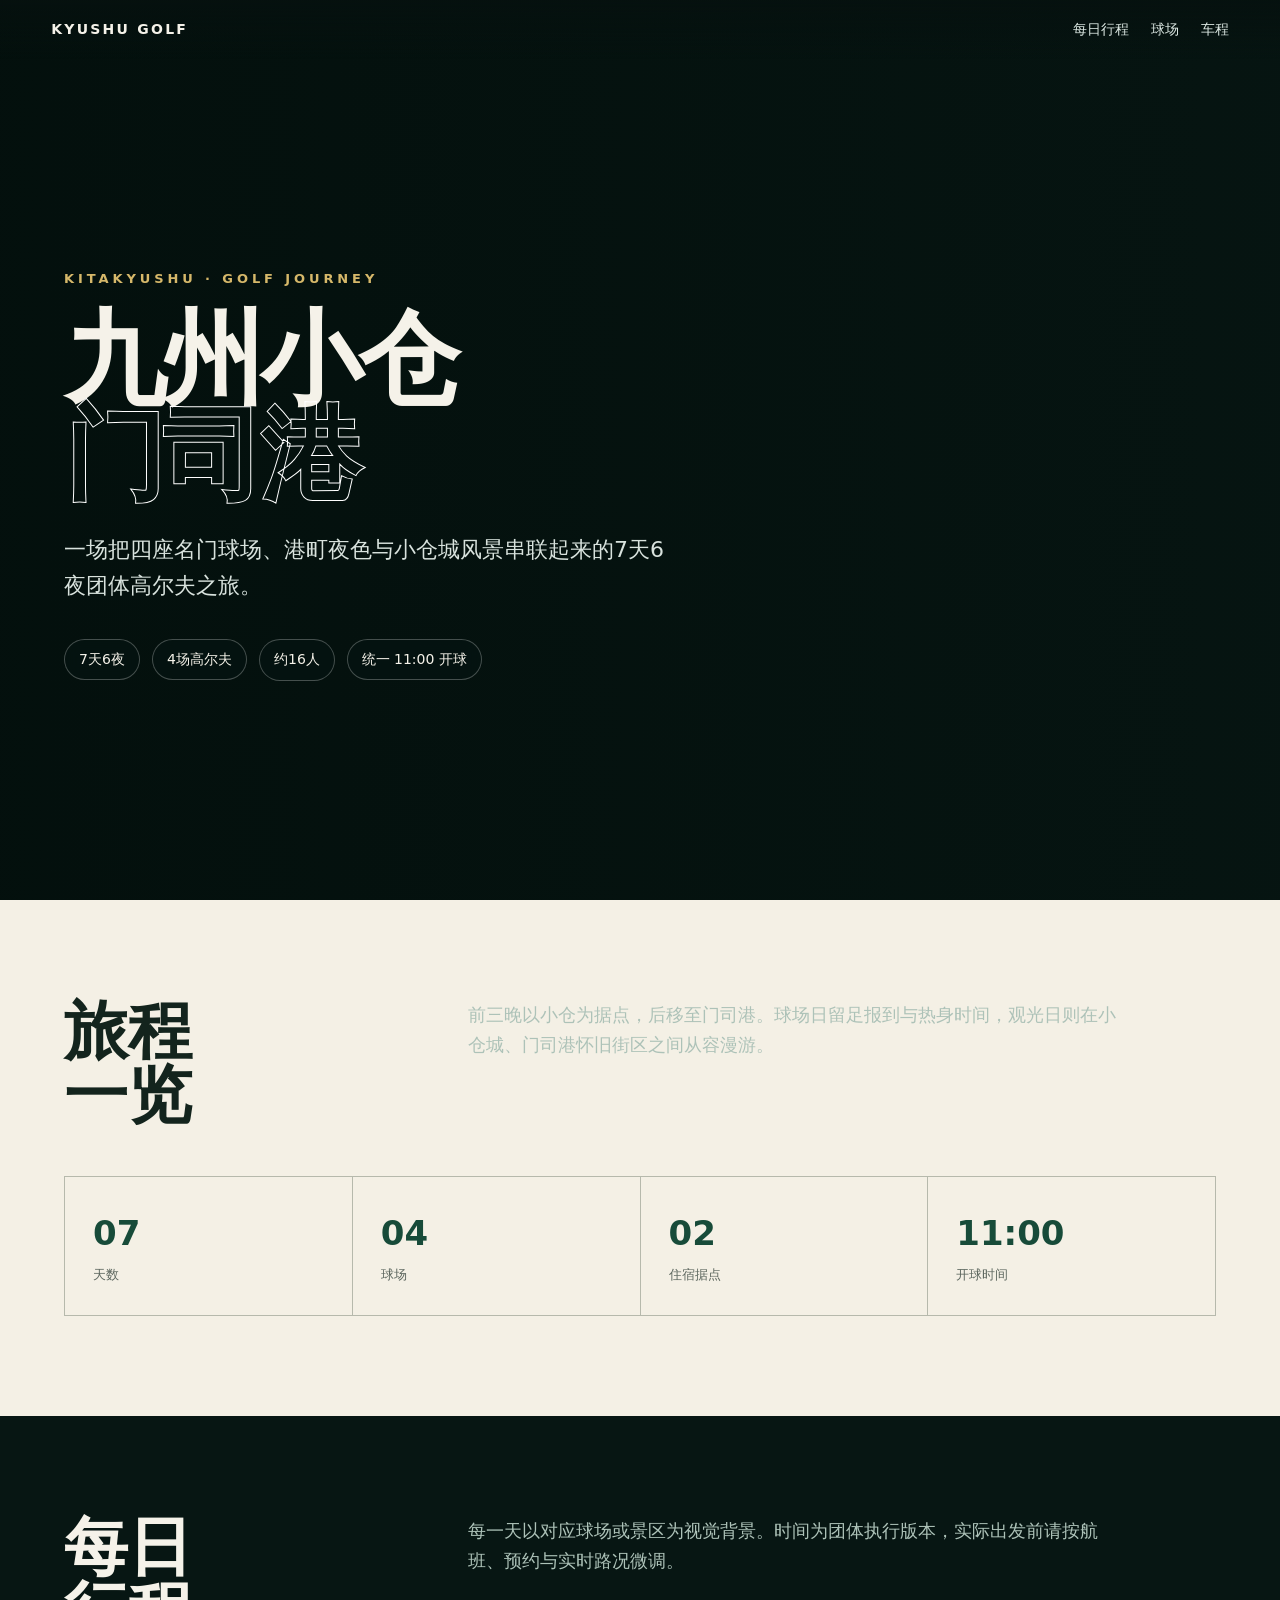
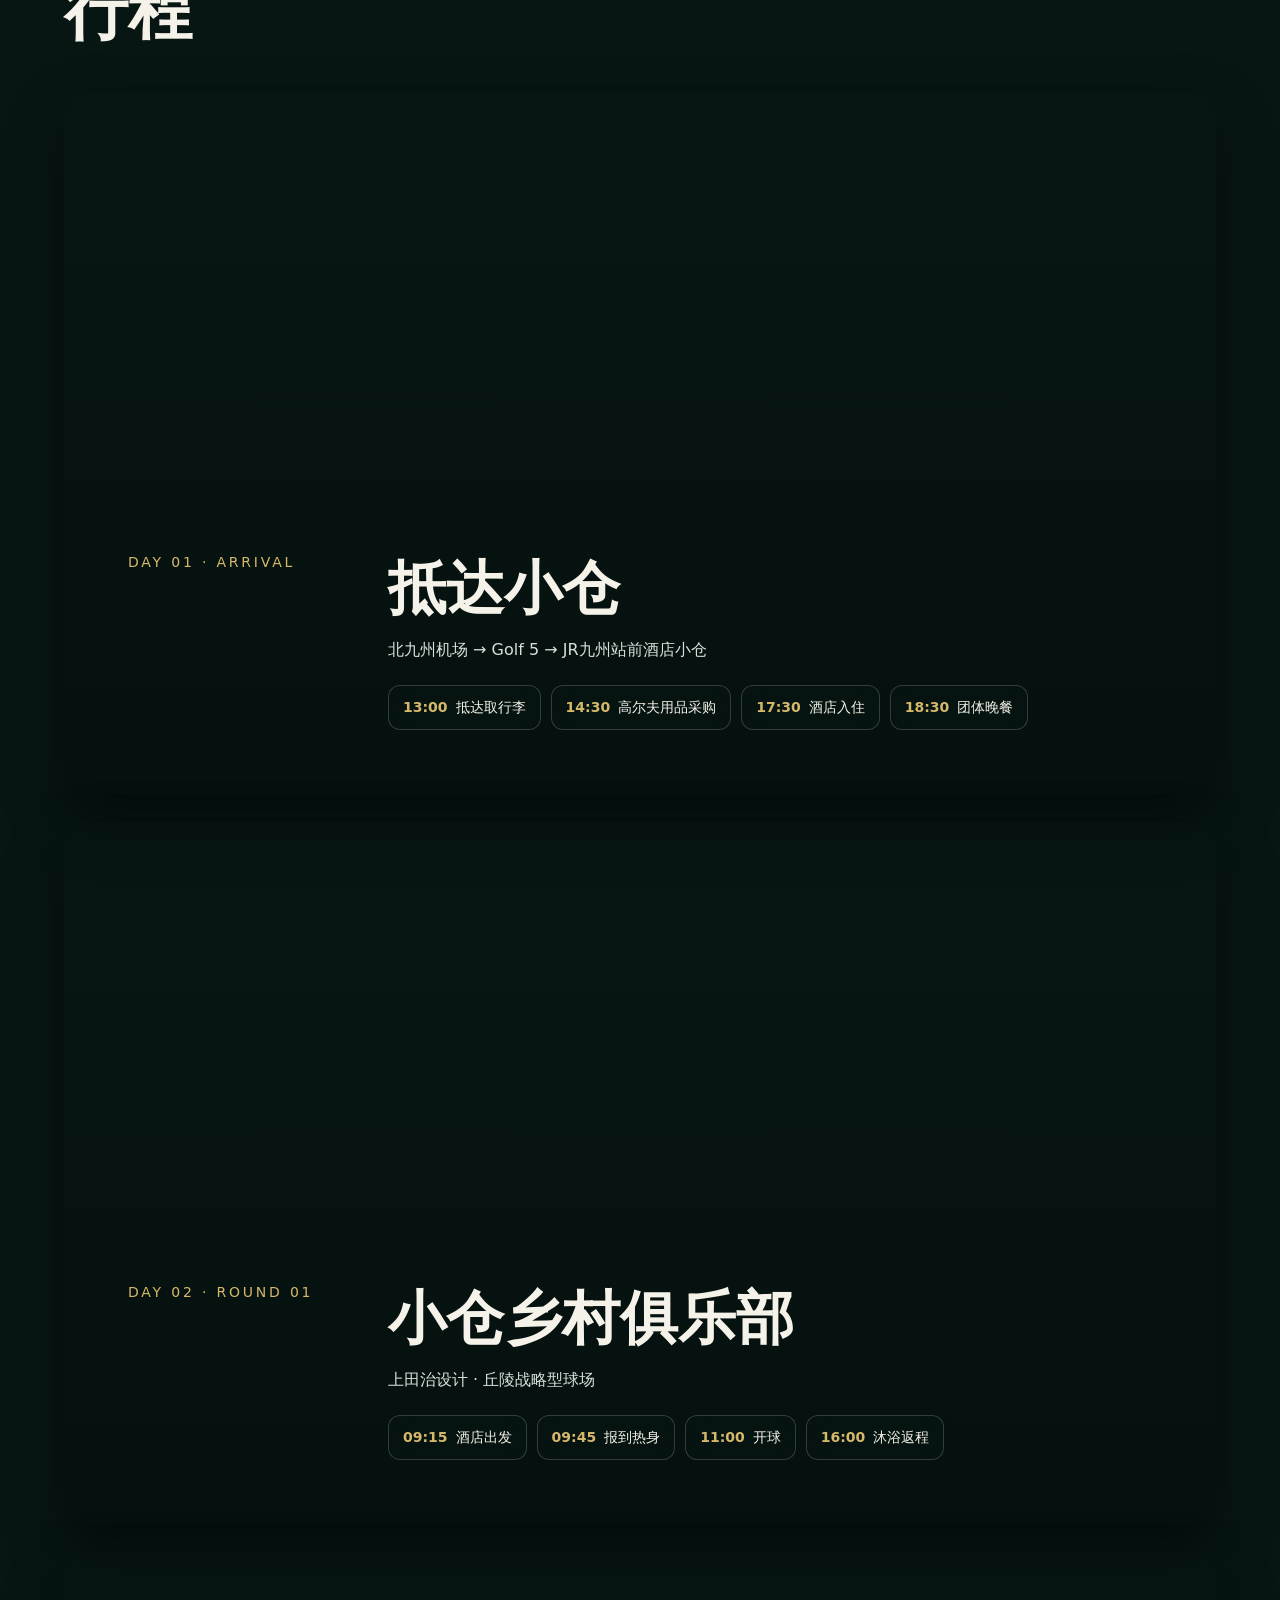
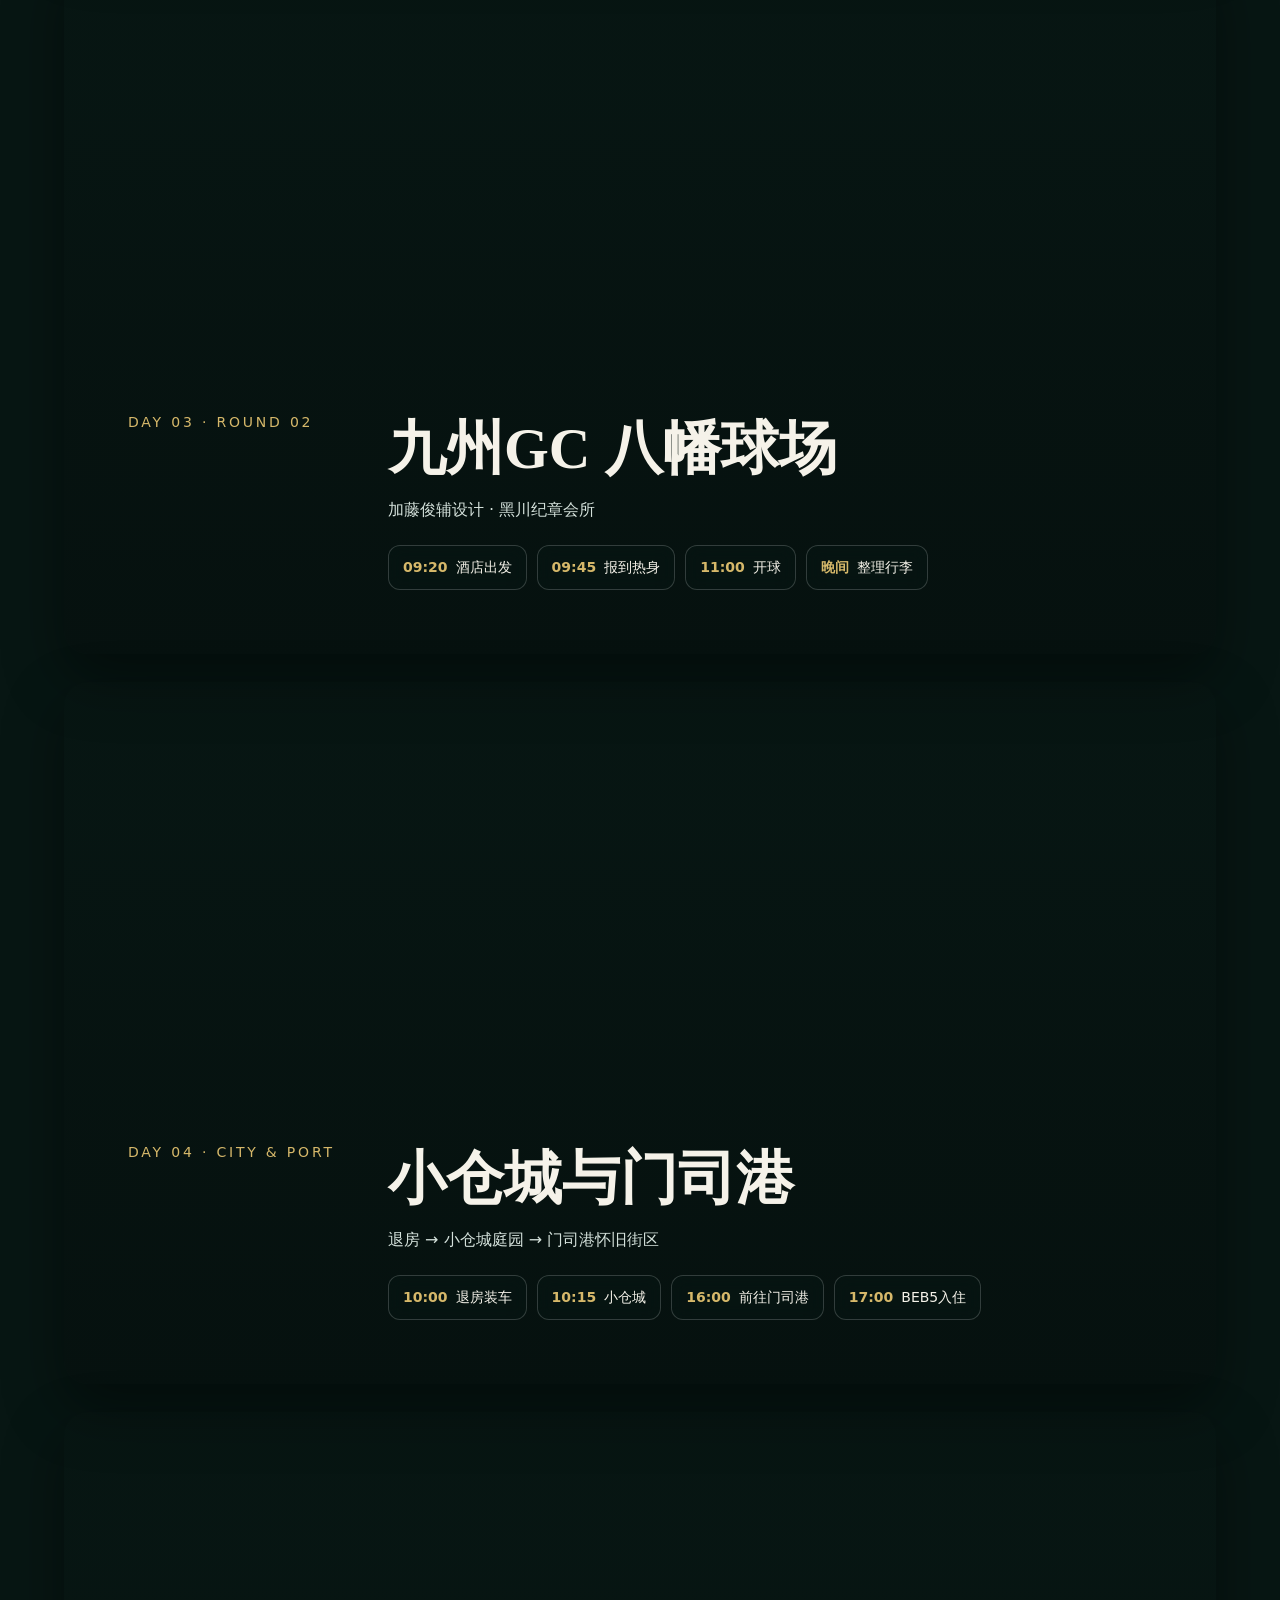
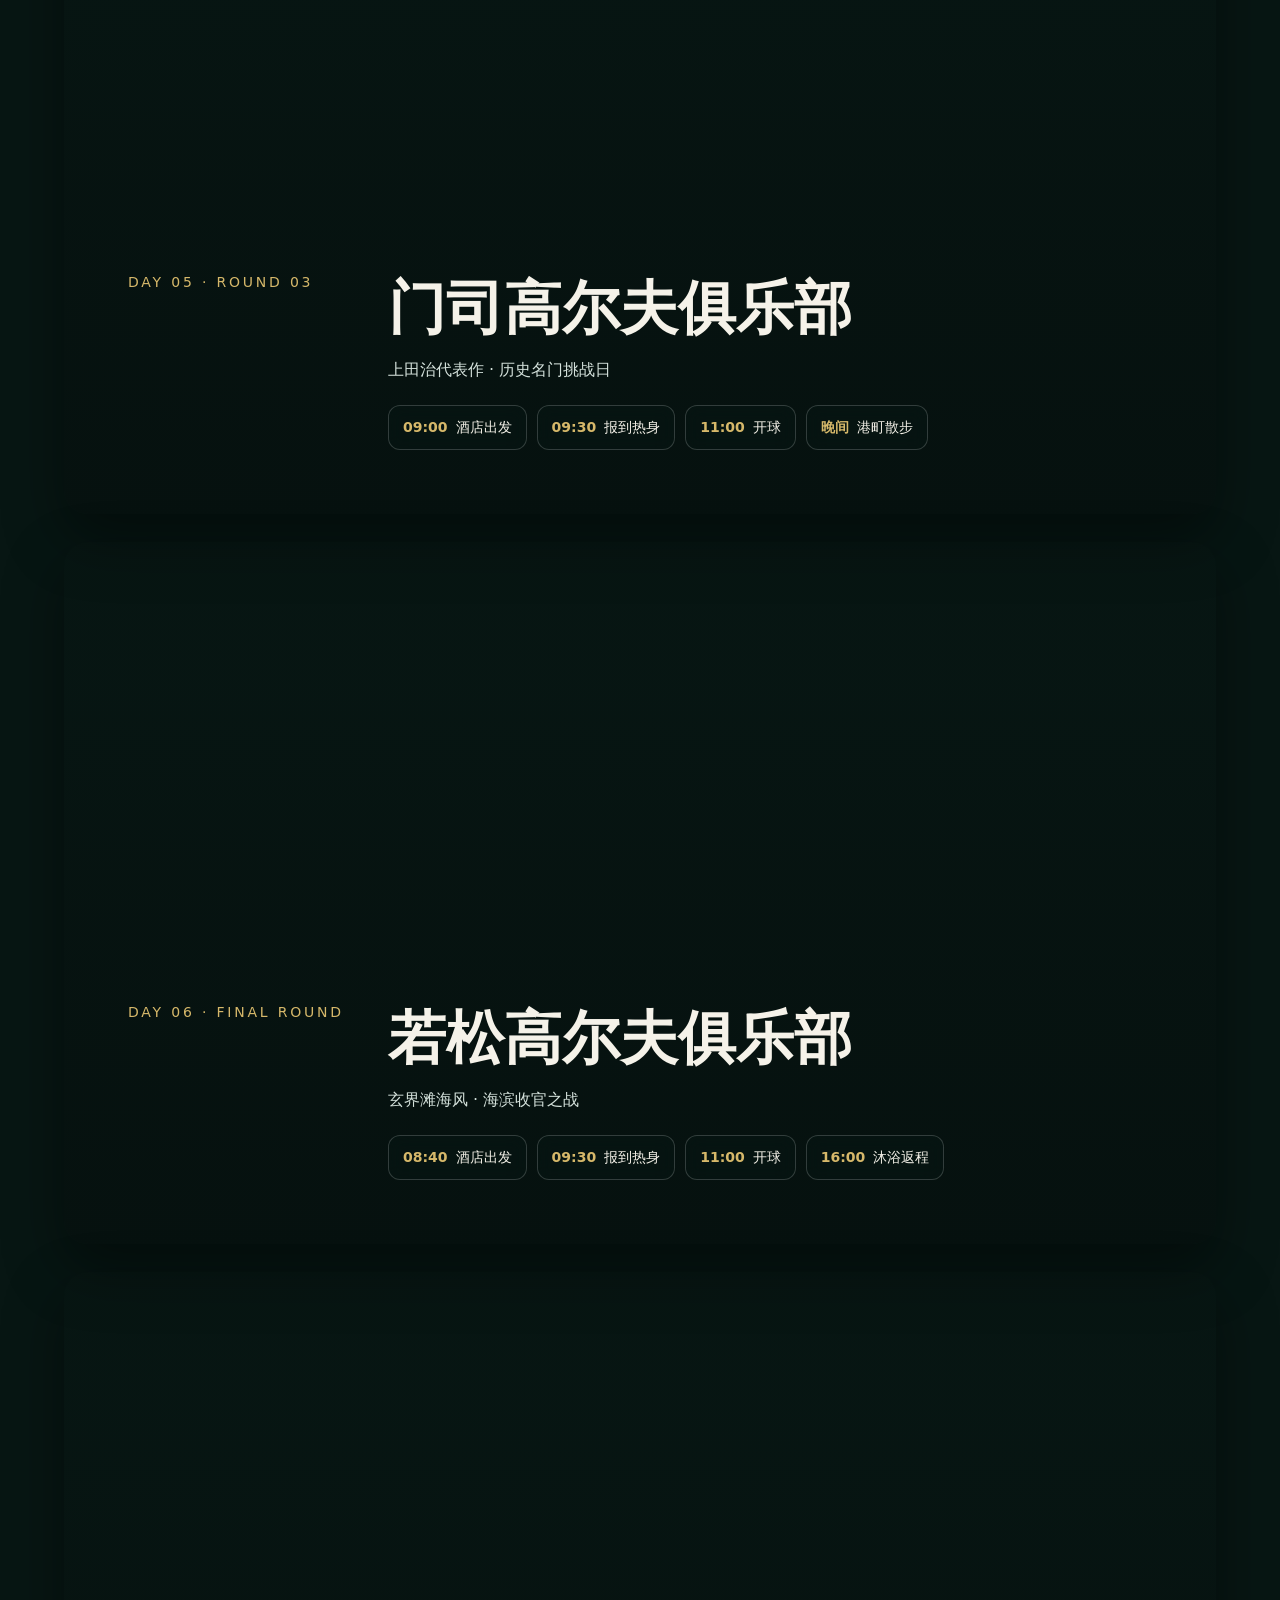
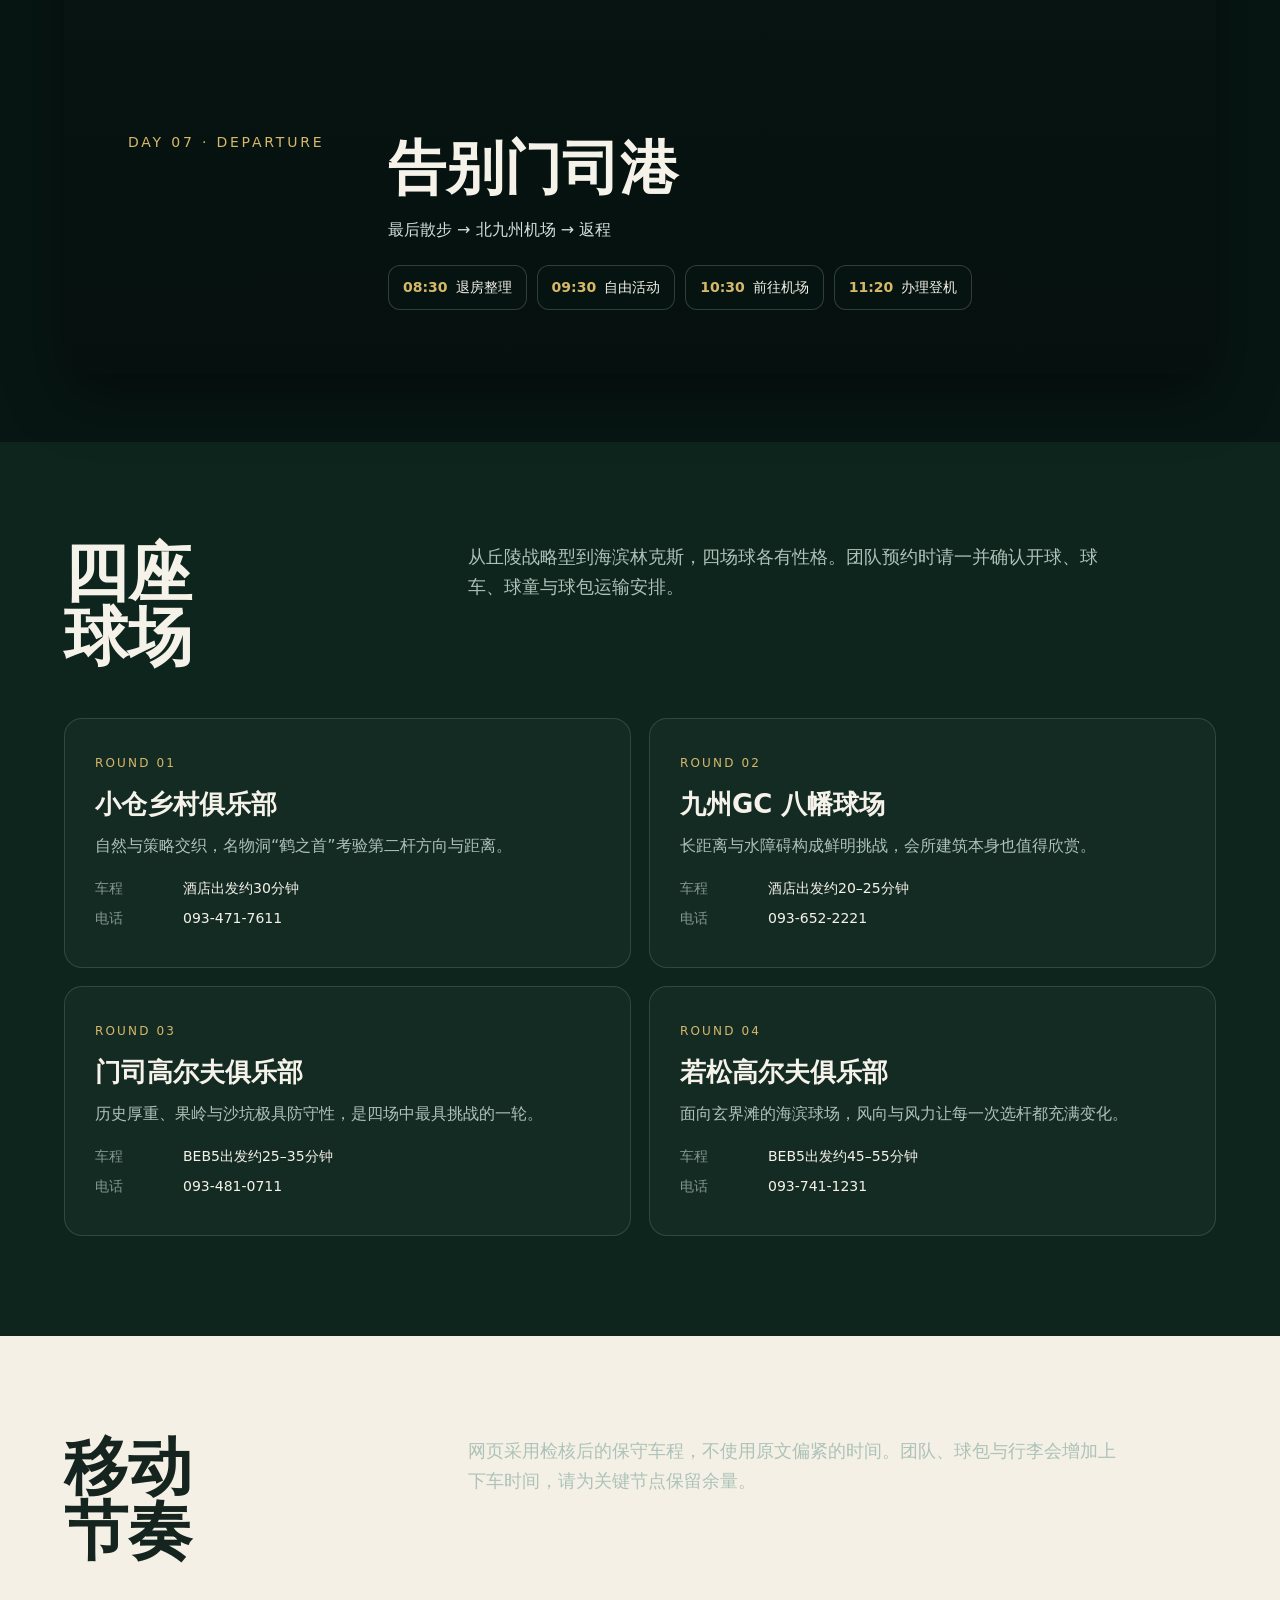
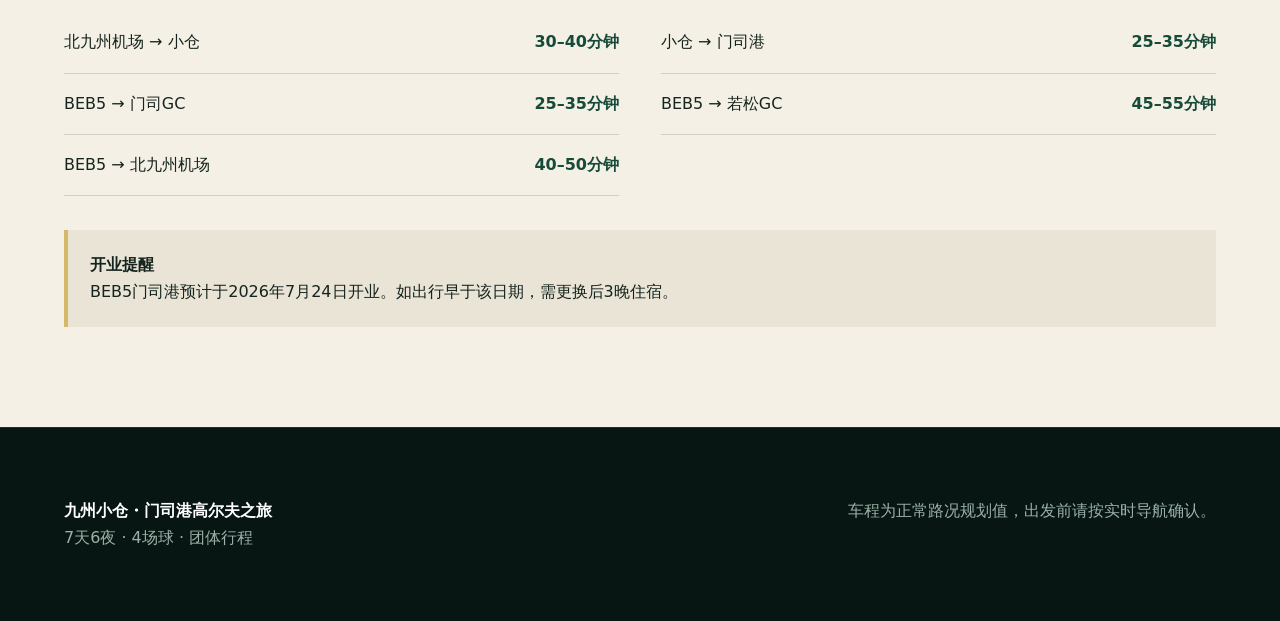
==== site.html @ a5ea38ef "Build Kyushu golf itinerary site" ====
<!doctype html>
<html lang="zh-Hans">
<head>
  <meta charset="utf-8" />
  <meta name="viewport" content="width=device-width,initial-scale=1" />
  <meta name="description" content="日本九州小仓・门司港7天6夜4场高尔夫团体行程" />
  <meta property="og:title" content="九州小仓・门司港高尔夫之旅" />
  <meta property="og:description" content="7天6夜・4场高尔夫团体行程" />
  <meta property="og:type" content="website" />
  <meta property="og:image" content="/og.png" />
  <meta name="twitter:card" content="summary_large_image" />
  <title>九州小仓・门司港高尔夫之旅</title>
  <style>
    :root{--ink:#f5f2e9;--paper:#f4f0e5;--night:#071613;--green:#174b39;--gold:#d6b86a;--muted:#adc2b8;--max:1180px}
    *{box-sizing:border-box}html{scroll-behavior:smooth}body{margin:0;background:var(--night);color:var(--ink);font-family:"Noto Sans SC","Microsoft YaHei",system-ui,sans-serif;line-height:1.65}a{color:inherit}.serif{font-family:"Noto Serif SC","Songti SC",serif}
    .nav{position:fixed;inset:0 0 auto;z-index:20;padding:18px 4vw;display:flex;justify-content:space-between;align-items:center;background:linear-gradient(#06110fe6,transparent)}.brand{font-weight:800;letter-spacing:.16em}.nav a{text-decoration:none;font-size:14px}.nav-links{display:flex;gap:22px;color:#dbe7e2}
    .hero{min-height:100svh;display:grid;align-items:end;padding:120px 5vw 8vh;position:relative;background-image:linear-gradient(90deg,rgba(3,15,12,.88),rgba(3,15,12,.25)),linear-gradient(0deg,#071613 0%,transparent 50%),url('https://www.kitakyushu-museum.jp/resources/images/i5240ec27d4419.JPG');background-size:cover;background-position:center}.hero-inner{max-width:var(--max);width:100%;margin:auto}.eyebrow{color:var(--gold);font-size:13px;letter-spacing:.3em;text-transform:uppercase;font-weight:800}.hero h1{font-size:clamp(46px,8vw,108px);line-height:.94;margin:22px 0 28px;max-width:900px;letter-spacing:-.04em}.hero h1 span{display:block;color:transparent;-webkit-text-stroke:1px #fff}.lede{max-width:620px;font-size:clamp(17px,2vw,22px);color:#d8e2dd}.hero-meta{display:flex;flex-wrap:wrap;gap:12px;margin-top:34px}.pill{border:1px solid #ffffff42;border-radius:99px;padding:8px 14px;background:#07161388;backdrop-filter:blur(8px);font-size:14px}
    section{padding:100px 5vw}.wrap{max-width:var(--max);margin:auto}.section-head{display:grid;grid-template-columns:1fr 2fr;gap:30px;margin-bottom:48px}.section-head h2{font-size:clamp(34px,5vw,64px);line-height:1;margin:0}.section-head p{color:var(--muted);max-width:660px;margin:0;font-size:18px}.facts{background:var(--paper);color:#13241d}.fact-grid{display:grid;grid-template-columns:repeat(4,1fr);gap:1px;background:#b6b9ac;border:1px solid #b6b9ac}.fact{background:var(--paper);padding:28px}.fact b{display:block;font-size:34px;color:var(--green)}.fact span{font-size:13px;color:#5d675f}
    .days{padding-bottom:40px}.day{min-height:78vh;margin:0 auto 28px;max-width:var(--max);border-radius:24px;overflow:hidden;position:relative;display:flex;align-items:flex-end;background-size:cover;background-position:center;isolation:isolate;box-shadow:0 24px 60px #0006}.day:after{content:"";position:absolute;inset:0;background:linear-gradient(0deg,#06110ff7 0%,#06110f99 45%,#06110f22 80%);z-index:-1}.day-content{padding:clamp(28px,5vw,64px);width:100%;display:grid;grid-template-columns:220px 1fr;gap:40px}.day-no{color:var(--gold);font-size:14px;letter-spacing:.2em}.day h3{font-size:clamp(30px,4.5vw,58px);line-height:1.05;margin:8px 0 18px}.route{color:#d4e1db;margin:0 0 22px}.timeline{display:flex;flex-wrap:wrap;gap:10px}.stop{border:1px solid #ffffff2e;background:#071613a6;backdrop-filter:blur(8px);padding:10px 14px;border-radius:12px;font-size:14px}.stop strong{color:var(--gold);margin-right:8px}.d1{background-image:url('https://enjoy-kyushu.com/wp-content/uploads/2024/03/%E5%B0%8F%E5%80%89%E5%9F%8E04-1440x720.jpg')}.d2{background-image:url('https://kokura-cc.com/wordpress/wp-content/uploads/out_01_1.png')}.d3{background-image:url('https://kg-yahata.com/wp-content/themes/kg-yahata-yahata/images/home/club3.webp')}.d4{background-image:url('https://www.kitakyushu-museum.jp/resources/images/i5240ec27d4419.JPG')}.d5{background-image:url('https://www.mojigolf.co.jp/images/hole17_1.png')}.d6{background-image:url('https://www.wakamatsu.or.jp/upload/69fabc434d030.jpg')}.d7{background-image:url('https://enjoy-kyushu.com/wp-content/uploads/2024/03/%E5%B0%8F%E5%80%89%E5%9F%8E02-1080x720.jpg')}
    .courses{background:#0d251d}.course-grid{display:grid;grid-template-columns:repeat(2,1fr);gap:18px}.course{border:1px solid #ffffff21;border-radius:18px;padding:30px;background:#ffffff08}.course .num{color:var(--gold);font-size:12px;letter-spacing:.18em}.course h3{font-size:26px;margin:7px 0}.course p{color:var(--muted);margin:0 0 18px}.course dl{display:grid;grid-template-columns:88px 1fr;margin:0;font-size:14px}.course dt{color:#82988d}.course dd{margin:0 0 7px}.drive{background:var(--paper);color:#15241e}.drive-list{display:grid;grid-template-columns:repeat(2,1fr);gap:0 42px}.drive-row{display:flex;justify-content:space-between;gap:20px;padding:17px 0;border-bottom:1px solid #cdd1c7}.drive-row strong{color:var(--green);white-space:nowrap}.notice{margin-top:34px;padding:22px;border-left:4px solid var(--gold);background:#e9e4d6}.footer{padding:70px 5vw;color:#9bb0a6;border-top:1px solid #ffffff1c}.footer-inner{max-width:var(--max);margin:auto;display:flex;justify-content:space-between;gap:20px}.footer b{color:#fff}
    @media(max-width:800px){.nav-links{display:none}.section-head{grid-template-columns:1fr}.fact-grid{grid-template-columns:1fr 1fr}.day{min-height:86vh;border-radius:0;margin-inline:-5vw}.day-content{grid-template-columns:1fr;gap:10px}.course-grid,.drive-list{grid-template-columns:1fr}.footer-inner{display:block}.hero{background-position:62% center}}
    @media(prefers-reduced-motion:reduce){html{scroll-behavior:auto}}
  </style>
</head>
<body>
  <nav class="nav" aria-label="主要导航"><a class="brand" href="#top">KYUSHU GOLF</a><div class="nav-links"><a href="#journey">每日行程</a><a href="#courses">球场</a><a href="#drive">车程</a></div></nav>
  <header class="hero" id="top"><div class="hero-inner"><div class="eyebrow">Kitakyushu · Golf Journey</div><h1 class="serif">九州小仓<span>门司港</span></h1><p class="lede">一场把四座名门球场、港町夜色与小仓城风景串联起来的7天6夜团体高尔夫之旅。</p><div class="hero-meta"><span class="pill">7天6夜</span><span class="pill">4场高尔夫</span><span class="pill">约16人</span><span class="pill">统一 11:00 开球</span></div></div></header>
  <section class="facts"><div class="wrap"><div class="section-head"><h2 class="serif">旅程<br>一览</h2><p>前三晚以小仓为据点，后移至门司港。球场日留足报到与热身时间，观光日则在小仓城、门司港怀旧街区之间从容漫游。</p></div><div class="fact-grid"><div class="fact"><b>07</b><span>天数</span></div><div class="fact"><b>04</b><span>球场</span></div><div class="fact"><b>02</b><span>住宿据点</span></div><div class="fact"><b>11:00</b><span>开球时间</span></div></div></div></section>
  <section class="days" id="journey"><div class="wrap section-head"><h2 class="serif">每日<br>行程</h2><p>每一天以对应球场或景区为视觉背景。时间为团体执行版本，实际出发前请按航班、预约与实时路况微调。</p></div>
    <article class="day d1"><div class="day-content"><div><div class="day-no">DAY 01 · ARRIVAL</div></div><div><h3 class="serif">抵达小仓</h3><p class="route">北九州机场 → Golf 5 → JR九州站前酒店小仓</p><div class="timeline"><span class="stop"><strong>13:00</strong>抵达取行李</span><span class="stop"><strong>14:30</strong>高尔夫用品采购</span><span class="stop"><strong>17:30</strong>酒店入住</span><span class="stop"><strong>18:30</strong>团体晚餐</span></div></div></div></article>
    <article class="day d2"><div class="day-content"><div><div class="day-no">DAY 02 · ROUND 01</div></div><div><h3 class="serif">小仓乡村俱乐部</h3><p class="route">上田治设计 · 丘陵战略型球场</p><div class="timeline"><span class="stop"><strong>09:15</strong>酒店出发</span><span class="stop"><strong>09:45</strong>报到热身</span><span class="stop"><strong>11:00</strong>开球</span><span class="stop"><strong>16:00</strong>沐浴返程</span></div></div></div></article>
    <article class="day d3"><div class="day-content"><div><div class="day-no">DAY 03 · ROUND 02</div></div><div><h3 class="serif">九州GC 八幡球场</h3><p class="route">加藤俊辅设计 · 黑川纪章会所</p><div class="timeline"><span class="stop"><strong>09:20</strong>酒店出发</span><span class="stop"><strong>09:45</strong>报到热身</span><span class="stop"><strong>11:00</strong>开球</span><span class="stop"><strong>晚间</strong>整理行李</span></div></div></div></article>
    <article class="day d4"><div class="day-content"><div><div class="day-no">DAY 04 · CITY & PORT</div></div><div><h3 class="serif">小仓城与门司港</h3><p class="route">退房 → 小仓城庭园 → 门司港怀旧街区</p><div class="timeline"><span class="stop"><strong>10:00</strong>退房装车</span><span class="stop"><strong>10:15</strong>小仓城</span><span class="stop"><strong>16:00</strong>前往门司港</span><span class="stop"><strong>17:00</strong>BEB5入住</span></div></div></div></article>
    <article class="day d5"><div class="day-content"><div><div class="day-no">DAY 05 · ROUND 03</div></div><div><h3 class="serif">门司高尔夫俱乐部</h3><p class="route">上田治代表作 · 历史名门挑战日</p><div class="timeline"><span class="stop"><strong>09:00</strong>酒店出发</span><span class="stop"><strong>09:30</strong>报到热身</span><span class="stop"><strong>11:00</strong>开球</span><span class="stop"><strong>晚间</strong>港町散步</span></div></div></div></article>
    <article class="day d6"><div class="day-content"><div><div class="day-no">DAY 06 · FINAL ROUND</div></div><div><h3 class="serif">若松高尔夫俱乐部</h3><p class="route">玄界滩海风 · 海滨收官之战</p><div class="timeline"><span class="stop"><strong>08:40</strong>酒店出发</span><span class="stop"><strong>09:30</strong>报到热身</span><span class="stop"><strong>11:00</strong>开球</span><span class="stop"><strong>16:00</strong>沐浴返程</span></div></div></div></article>
    <article class="day d7"><div class="day-content"><div><div class="day-no">DAY 07 · DEPARTURE</div></div><div><h3 class="serif">告别门司港</h3><p class="route">最后散步 → 北九州机场 → 返程</p><div class="timeline"><span class="stop"><strong>08:30</strong>退房整理</span><span class="stop"><strong>09:30</strong>自由活动</span><span class="stop"><strong>10:30</strong>前往机场</span><span class="stop"><strong>11:20</strong>办理登机</span></div></div></div></article>
  </section>
  <section class="courses" id="courses"><div class="wrap"><div class="section-head"><h2 class="serif">四座<br>球场</h2><p>从丘陵战略型到海滨林克斯，四场球各有性格。团队预约时请一并确认开球、球车、球童与球包运输安排。</p></div><div class="course-grid">
    <article class="course"><span class="num">ROUND 01</span><h3>小仓乡村俱乐部</h3><p>自然与策略交织，名物洞“鹤之首”考验第二杆方向与距离。</p><dl><dt>车程</dt><dd>酒店出发约30分钟</dd><dt>电话</dt><dd>093-471-7611</dd></dl></article>
    <article class="course"><span class="num">ROUND 02</span><h3>九州GC 八幡球场</h3><p>长距离与水障碍构成鲜明挑战，会所建筑本身也值得欣赏。</p><dl><dt>车程</dt><dd>酒店出发约20–25分钟</dd><dt>电话</dt><dd>093-652-2221</dd></dl></article>
    <article class="course"><span class="num">ROUND 03</span><h3>门司高尔夫俱乐部</h3><p>历史厚重、果岭与沙坑极具防守性，是四场中最具挑战的一轮。</p><dl><dt>车程</dt><dd>BEB5出发约25–35分钟</dd><dt>电话</dt><dd>093-481-0711</dd></dl></article>
    <article class="course"><span class="num">ROUND 04</span><h3>若松高尔夫俱乐部</h3><p>面向玄界滩的海滨球场，风向与风力让每一次选杆都充满变化。</p><dl><dt>车程</dt><dd>BEB5出发约45–55分钟</dd><dt>电话</dt><dd>093-741-1231</dd></dl></article>
  </div></div></section>
  <section class="drive" id="drive"><div class="wrap"><div class="section-head"><h2 class="serif">移动<br>节奏</h2><p>网页采用检核后的保守车程，不使用原文偏紧的时间。团队、球包与行李会增加上下车时间，请为关键节点保留余量。</p></div><div class="drive-list"><div class="drive-row"><span>北九州机场 → 小仓</span><strong>30–40分钟</strong></div><div class="drive-row"><span>小仓 → 门司港</span><strong>25–35分钟</strong></div><div class="drive-row"><span>BEB5 → 门司GC</span><strong>25–35分钟</strong></div><div class="drive-row"><span>BEB5 → 若松GC</span><strong>45–55分钟</strong></div><div class="drive-row"><span>BEB5 → 北九州机场</span><strong>40–50分钟</strong></div></div><div class="notice"><b>开业提醒</b><br>BEB5门司港预计于2026年7月24日开业。如出行早于该日期，需更换后3晚住宿。</div></div></section>
  <footer class="footer"><div class="footer-inner"><div><b>九州小仓・门司港高尔夫之旅</b><br>7天6夜 · 4场球 · 团体行程</div><div>车程为正常路况规划值，出发前请按实时导航确认。</div></div></footer>
</body></html>
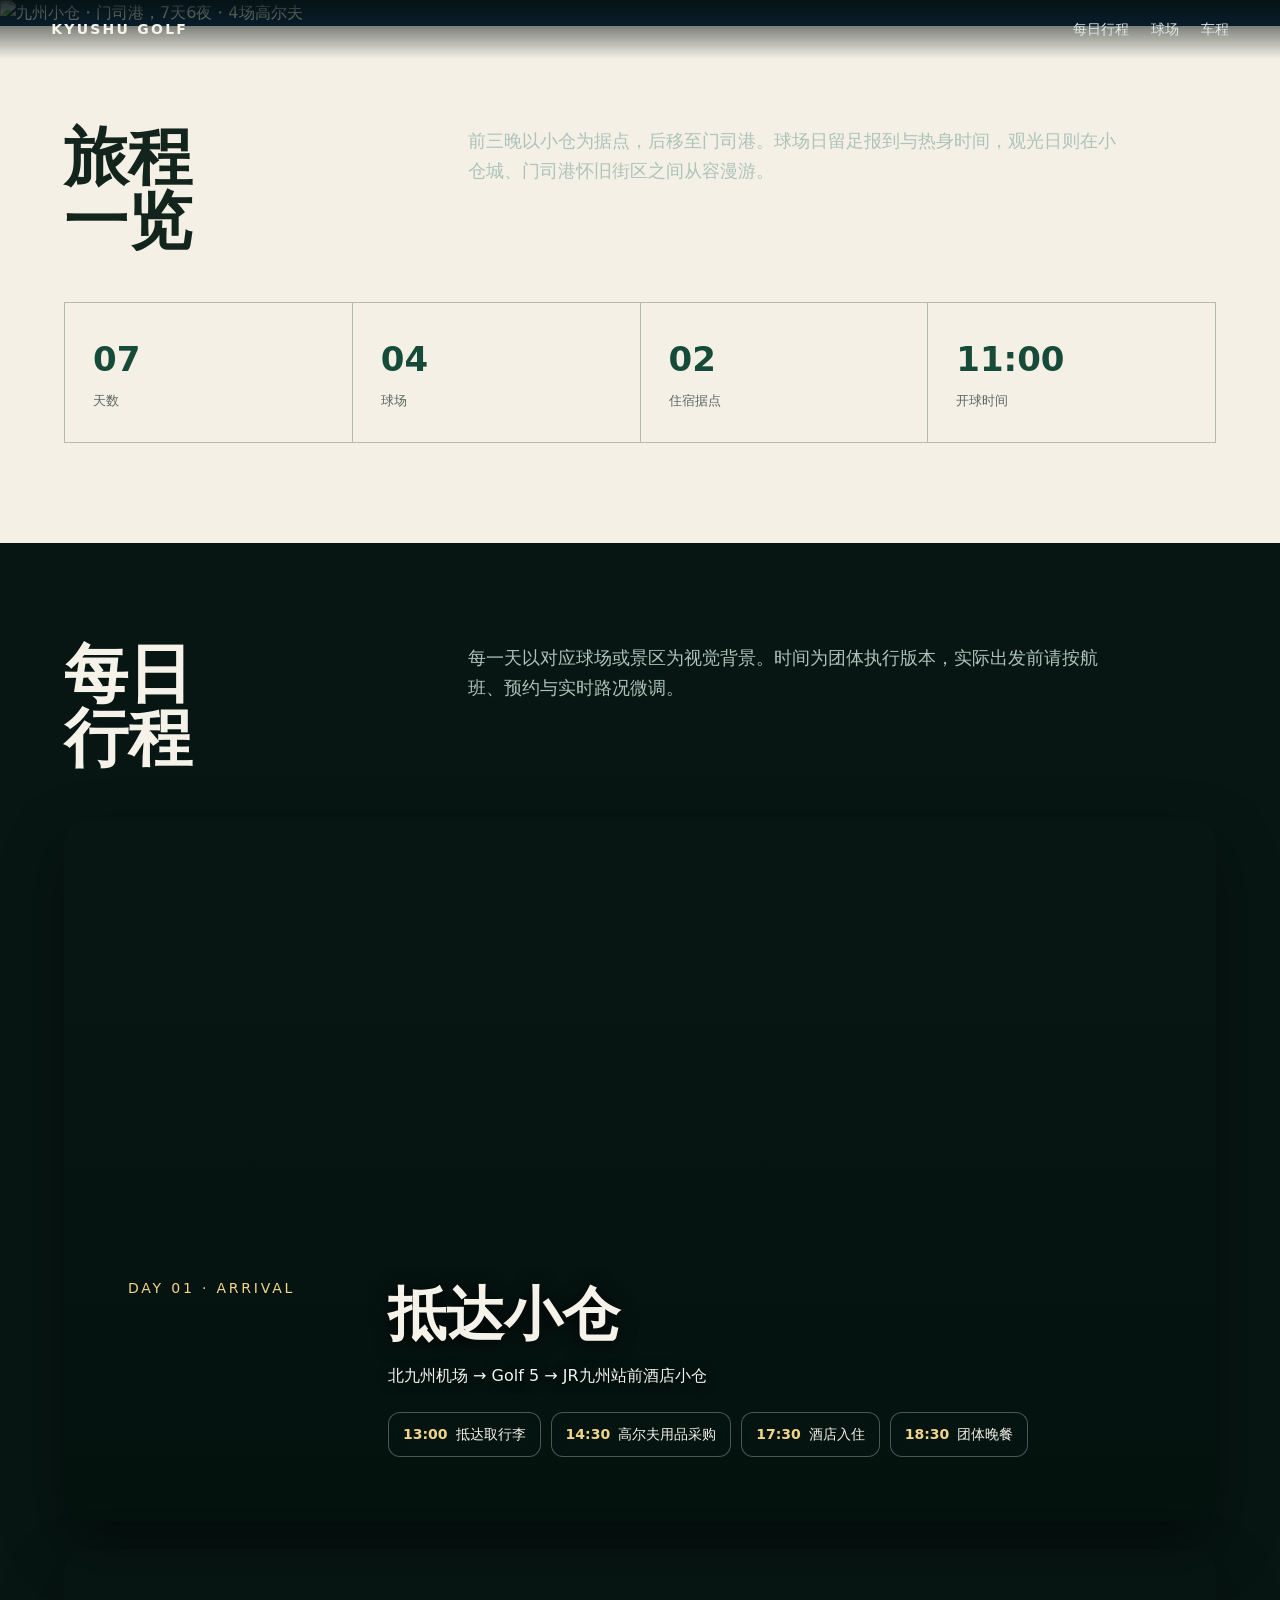
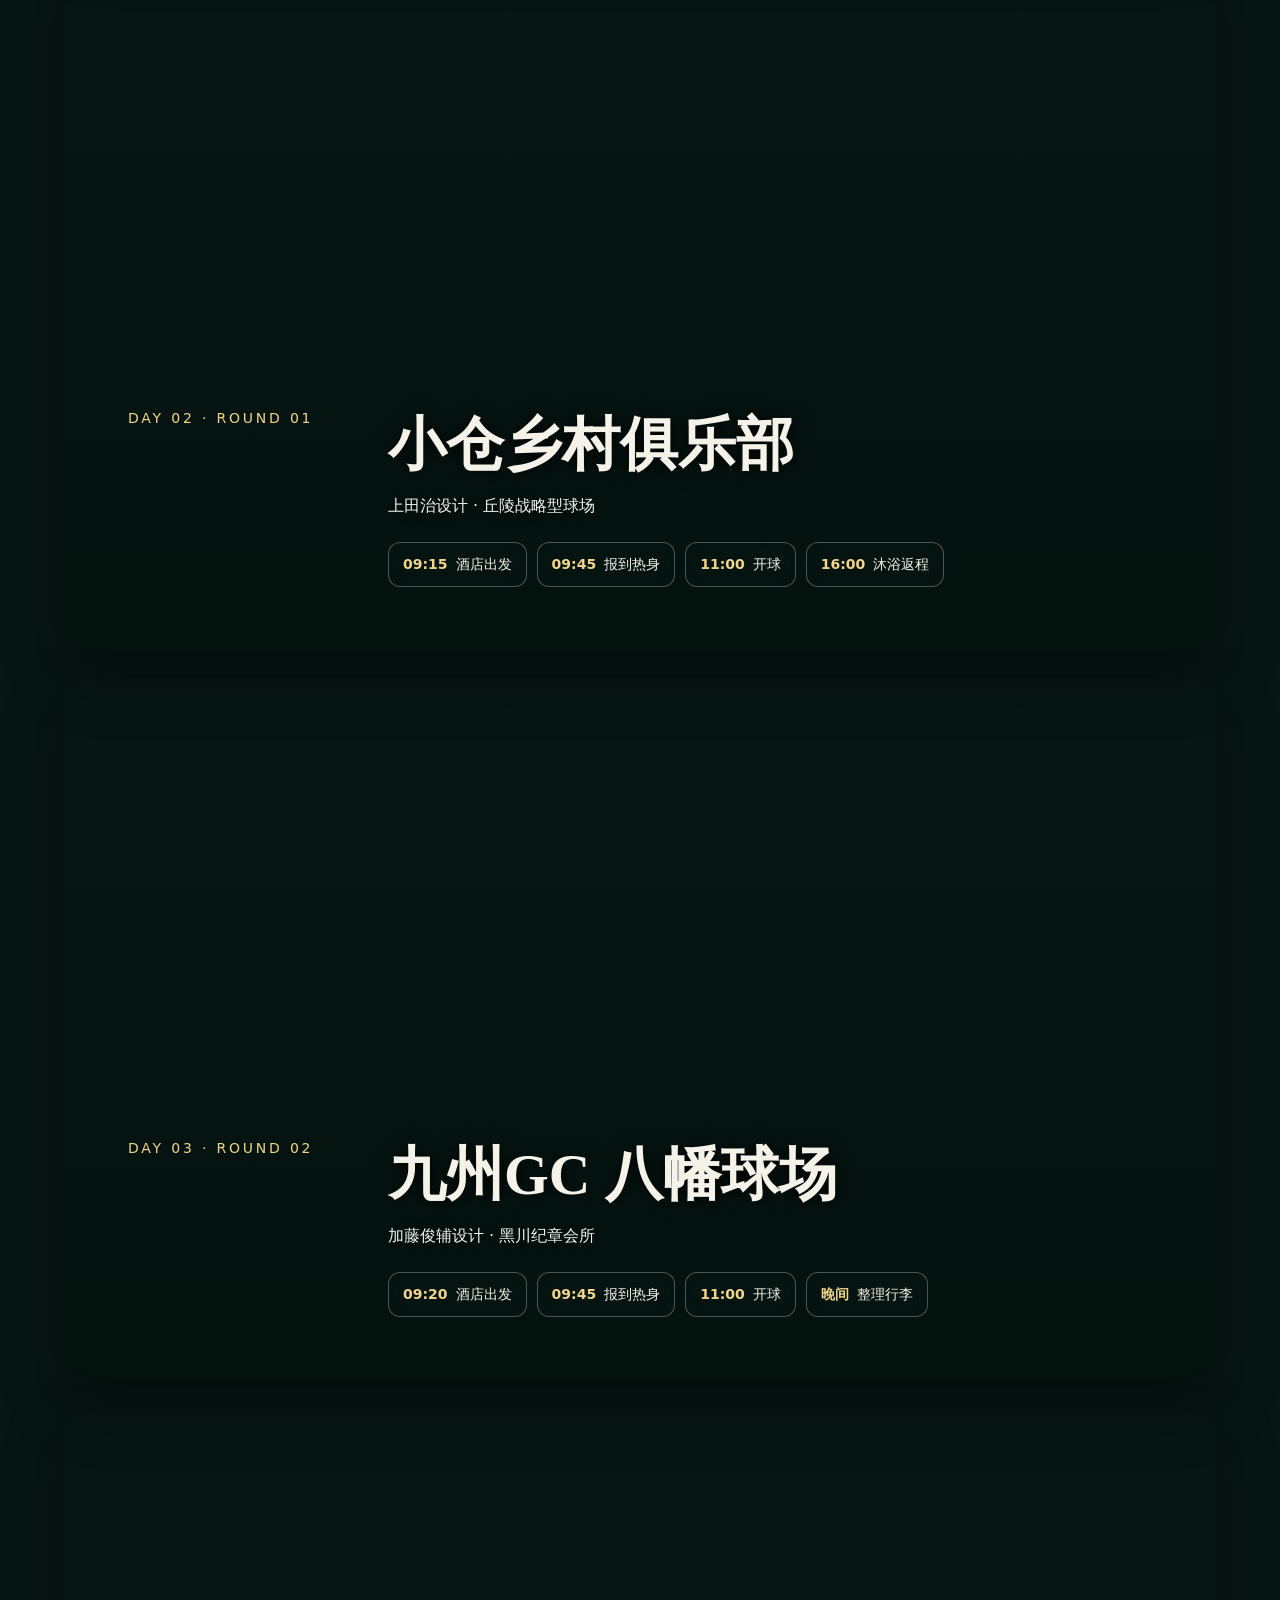
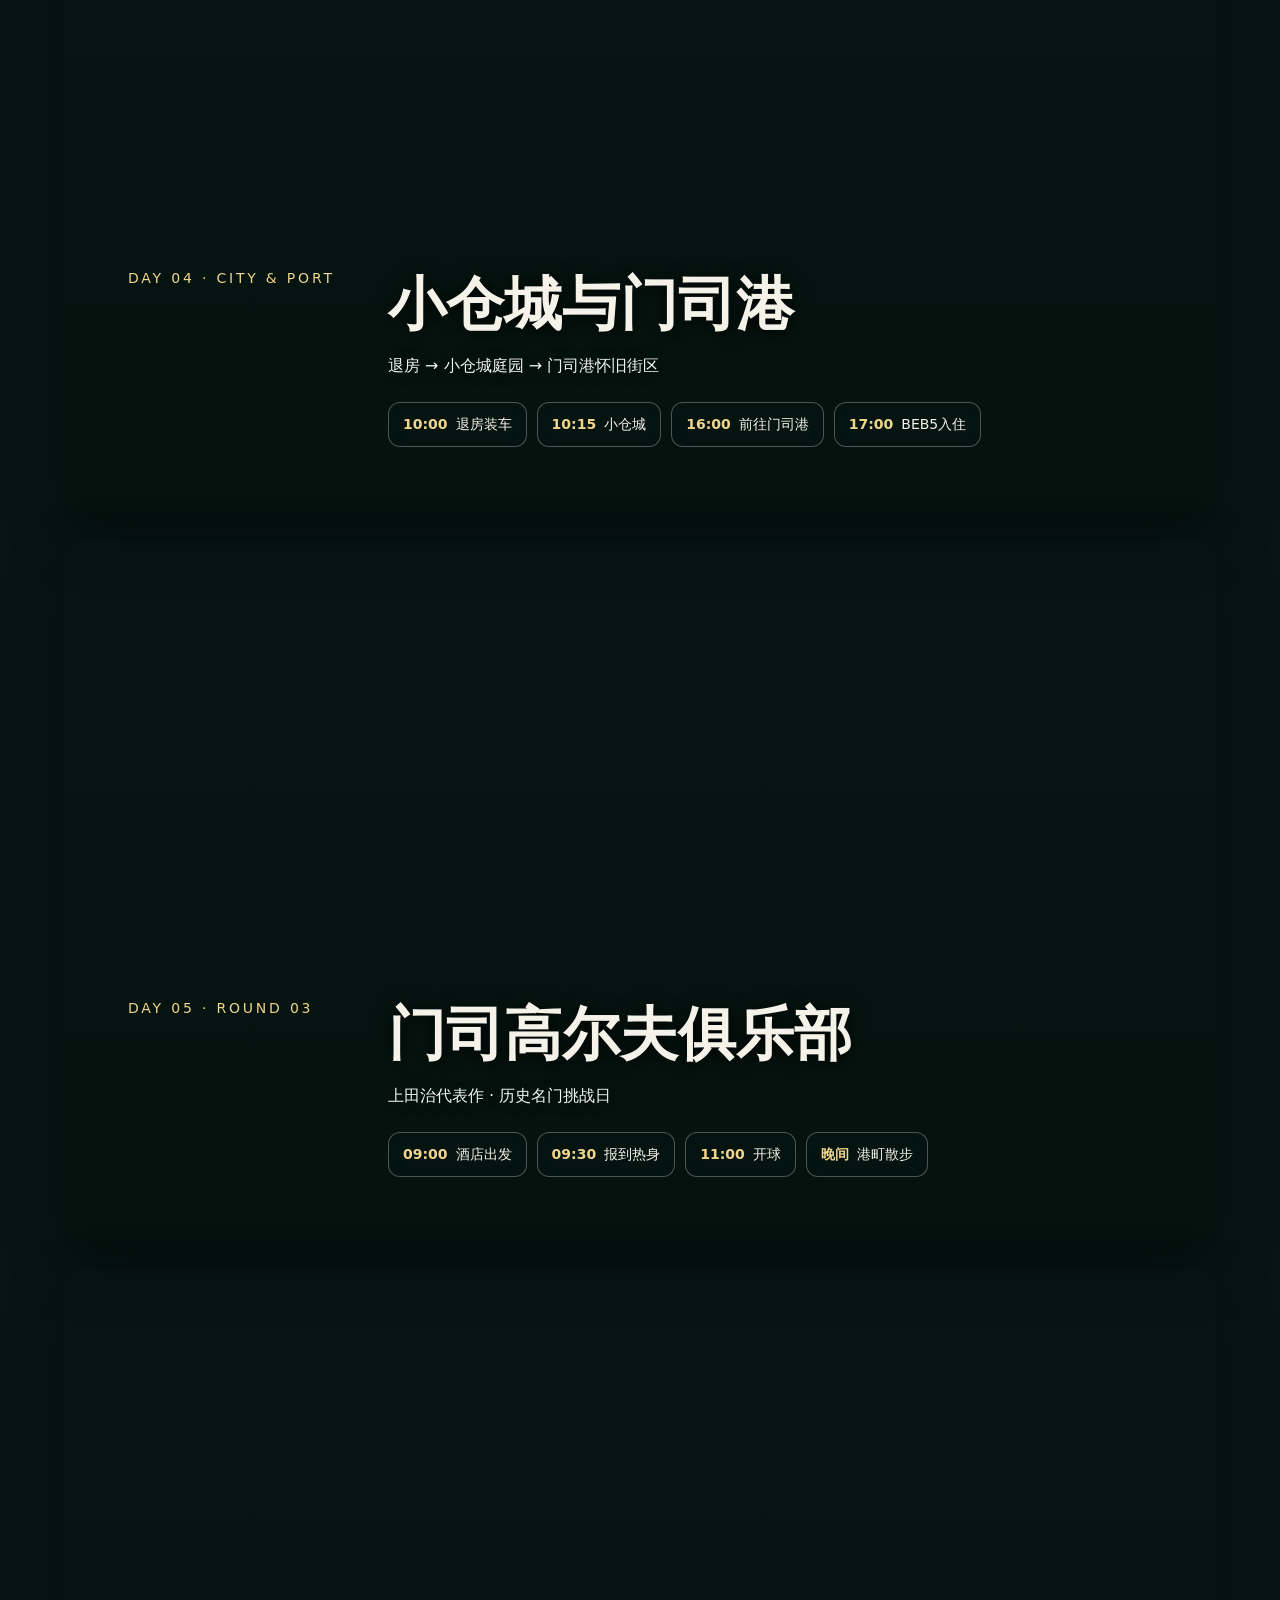
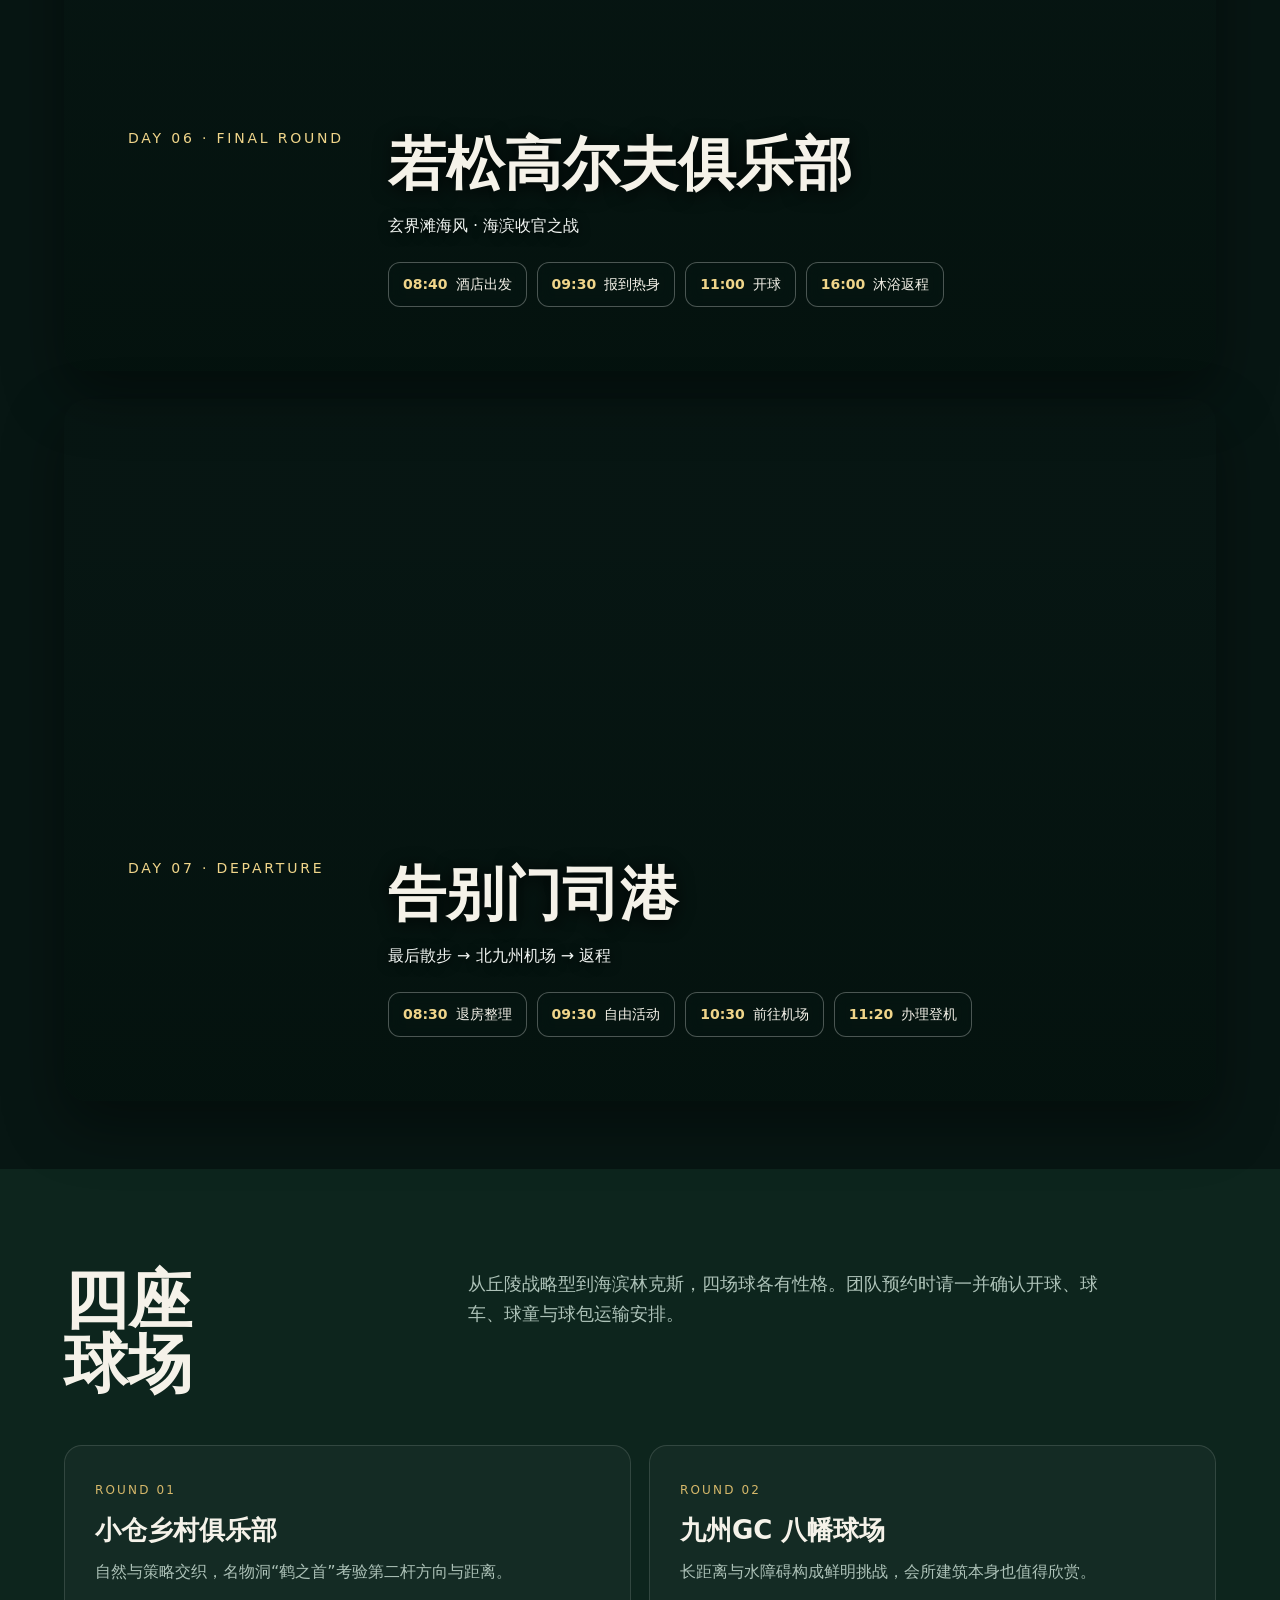
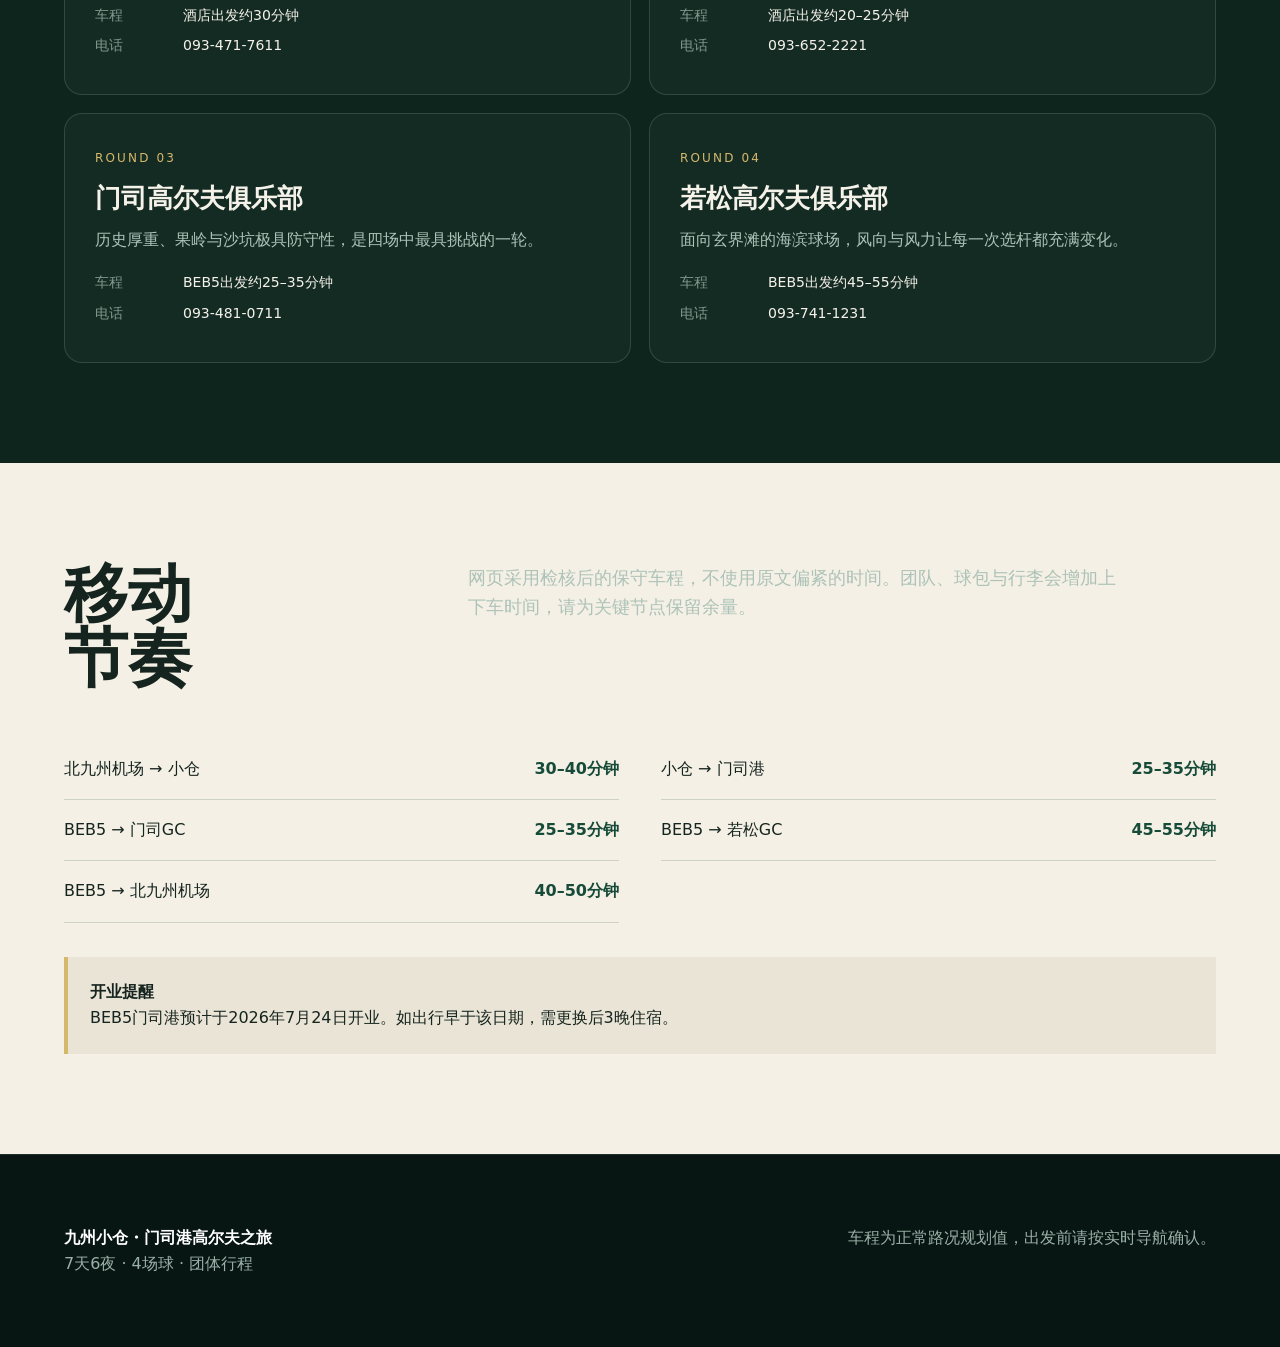
==== commit 50f9206e: "Brighten itinerary visuals and replace day photos" ====
--- a/site.html
+++ b/site.html
@@ -14,9 +14,9 @@
     :root{--ink:#f5f2e9;--paper:#f4f0e5;--night:#071613;--green:#174b39;--gold:#d6b86a;--muted:#adc2b8;--max:1180px}
     *{box-sizing:border-box}html{scroll-behavior:smooth}body{margin:0;background:var(--night);color:var(--ink);font-family:"Noto Sans SC","Microsoft YaHei",system-ui,sans-serif;line-height:1.65}a{color:inherit}.serif{font-family:"Noto Serif SC","Songti SC",serif}
     .nav{position:fixed;inset:0 0 auto;z-index:20;padding:18px 4vw;display:flex;justify-content:space-between;align-items:center;background:linear-gradient(#06110fe6,transparent)}.brand{font-weight:800;letter-spacing:.16em}.nav a{text-decoration:none;font-size:14px}.nav-links{display:flex;gap:22px;color:#dbe7e2}
-    .hero{min-height:100svh;display:grid;align-items:end;padding:120px 5vw 8vh;position:relative;background-image:linear-gradient(90deg,rgba(3,15,12,.88),rgba(3,15,12,.25)),linear-gradient(0deg,#071613 0%,transparent 50%),url('https://www.kitakyushu-museum.jp/resources/images/i5240ec27d4419.JPG');background-size:cover;background-position:center}.hero-inner{max-width:var(--max);width:100%;margin:auto}.eyebrow{color:var(--gold);font-size:13px;letter-spacing:.3em;text-transform:uppercase;font-weight:800}.hero h1{font-size:clamp(46px,8vw,108px);line-height:.94;margin:22px 0 28px;max-width:900px;letter-spacing:-.04em}.hero h1 span{display:block;color:transparent;-webkit-text-stroke:1px #fff}.lede{max-width:620px;font-size:clamp(17px,2vw,22px);color:#d8e2dd}.hero-meta{display:flex;flex-wrap:wrap;gap:12px;margin-top:34px}.pill{border:1px solid #ffffff42;border-radius:99px;padding:8px 14px;background:#07161388;backdrop-filter:blur(8px);font-size:14px}
+    .hero{position:relative;background:#0b2947}.hero-art{display:block;width:100%;height:auto;max-height:100svh;object-fit:contain;margin:auto}.hero-inner{display:none}
     section{padding:100px 5vw}.wrap{max-width:var(--max);margin:auto}.section-head{display:grid;grid-template-columns:1fr 2fr;gap:30px;margin-bottom:48px}.section-head h2{font-size:clamp(34px,5vw,64px);line-height:1;margin:0}.section-head p{color:var(--muted);max-width:660px;margin:0;font-size:18px}.facts{background:var(--paper);color:#13241d}.fact-grid{display:grid;grid-template-columns:repeat(4,1fr);gap:1px;background:#b6b9ac;border:1px solid #b6b9ac}.fact{background:var(--paper);padding:28px}.fact b{display:block;font-size:34px;color:var(--green)}.fact span{font-size:13px;color:#5d675f}
-    .days{padding-bottom:40px}.day{min-height:78vh;margin:0 auto 28px;max-width:var(--max);border-radius:24px;overflow:hidden;position:relative;display:flex;align-items:flex-end;background-size:cover;background-position:center;isolation:isolate;box-shadow:0 24px 60px #0006}.day:after{content:"";position:absolute;inset:0;background:linear-gradient(0deg,#06110ff7 0%,#06110f99 45%,#06110f22 80%);z-index:-1}.day-content{padding:clamp(28px,5vw,64px);width:100%;display:grid;grid-template-columns:220px 1fr;gap:40px}.day-no{color:var(--gold);font-size:14px;letter-spacing:.2em}.day h3{font-size:clamp(30px,4.5vw,58px);line-height:1.05;margin:8px 0 18px}.route{color:#d4e1db;margin:0 0 22px}.timeline{display:flex;flex-wrap:wrap;gap:10px}.stop{border:1px solid #ffffff2e;background:#071613a6;backdrop-filter:blur(8px);padding:10px 14px;border-radius:12px;font-size:14px}.stop strong{color:var(--gold);margin-right:8px}.d1{background-image:url('https://enjoy-kyushu.com/wp-content/uploads/2024/03/%E5%B0%8F%E5%80%89%E5%9F%8E04-1440x720.jpg')}.d2{background-image:url('https://kokura-cc.com/wordpress/wp-content/uploads/out_01_1.png')}.d3{background-image:url('https://kg-yahata.com/wp-content/themes/kg-yahata-yahata/images/home/club3.webp')}.d4{background-image:url('https://www.kitakyushu-museum.jp/resources/images/i5240ec27d4419.JPG')}.d5{background-image:url('https://www.mojigolf.co.jp/images/hole17_1.png')}.d6{background-image:url('https://www.wakamatsu.or.jp/upload/69fabc434d030.jpg')}.d7{background-image:url('https://enjoy-kyushu.com/wp-content/uploads/2024/03/%E5%B0%8F%E5%80%89%E5%9F%8E02-1080x720.jpg')}
+    .days{padding-bottom:40px}.day{min-height:78vh;margin:0 auto 28px;max-width:var(--max);border-radius:24px;overflow:hidden;position:relative;display:flex;align-items:flex-end;background-size:cover;background-position:center;isolation:isolate;box-shadow:0 24px 60px #0006}.day:after{content:"";position:absolute;inset:0;background:linear-gradient(0deg,rgba(4,18,14,.9) 0%,rgba(4,18,14,.46) 42%,rgba(4,18,14,.06) 78%);z-index:-1}.day-content{padding:clamp(28px,5vw,64px);width:100%;display:grid;grid-template-columns:220px 1fr;gap:40px}.day-no{color:#f0d58a;font-size:14px;letter-spacing:.2em}.day h3{font-size:clamp(30px,4.5vw,58px);line-height:1.05;margin:8px 0 18px;text-shadow:0 2px 18px #000}.route{color:#f1f5f2;margin:0 0 22px;text-shadow:0 2px 12px #000}.timeline{display:flex;flex-wrap:wrap;gap:10px}.stop{border:1px solid #ffffff48;background:#0716138f;backdrop-filter:blur(7px);padding:10px 14px;border-radius:12px;font-size:14px}.stop strong{color:#f0d58a;margin-right:8px}.d1{background-image:url('https://enjoy-kyushu.com/wp-content/uploads/2024/03/%E5%B0%8F%E5%80%89%E5%9F%8E04-1440x720.jpg')}.d2{background-image:url('/photos/kokura-poster.jpg')}.d3{background-image:url('/photos/yahata-20.webp')}.d4{background-image:url('/photos/mojiko-station.jpg');background-position:center 38%}.d5{background-image:url('https://www.mojigolf.co.jp/images/hole17_1.png')}.d6{background-image:url('https://www.wakamatsu.or.jp/upload/69fabc434d030.jpg')}.d7{background-image:url('https://enjoy-kyushu.com/wp-content/uploads/2024/03/%E5%B0%8F%E5%80%89%E5%9F%8E02-1080x720.jpg')}
     .courses{background:#0d251d}.course-grid{display:grid;grid-template-columns:repeat(2,1fr);gap:18px}.course{border:1px solid #ffffff21;border-radius:18px;padding:30px;background:#ffffff08}.course .num{color:var(--gold);font-size:12px;letter-spacing:.18em}.course h3{font-size:26px;margin:7px 0}.course p{color:var(--muted);margin:0 0 18px}.course dl{display:grid;grid-template-columns:88px 1fr;margin:0;font-size:14px}.course dt{color:#82988d}.course dd{margin:0 0 7px}.drive{background:var(--paper);color:#15241e}.drive-list{display:grid;grid-template-columns:repeat(2,1fr);gap:0 42px}.drive-row{display:flex;justify-content:space-between;gap:20px;padding:17px 0;border-bottom:1px solid #cdd1c7}.drive-row strong{color:var(--green);white-space:nowrap}.notice{margin-top:34px;padding:22px;border-left:4px solid var(--gold);background:#e9e4d6}.footer{padding:70px 5vw;color:#9bb0a6;border-top:1px solid #ffffff1c}.footer-inner{max-width:var(--max);margin:auto;display:flex;justify-content:space-between;gap:20px}.footer b{color:#fff}
     @media(max-width:800px){.nav-links{display:none}.section-head{grid-template-columns:1fr}.fact-grid{grid-template-columns:1fr 1fr}.day{min-height:86vh;border-radius:0;margin-inline:-5vw}.day-content{grid-template-columns:1fr;gap:10px}.course-grid,.drive-list{grid-template-columns:1fr}.footer-inner{display:block}.hero{background-position:62% center}}
     @media(prefers-reduced-motion:reduce){html{scroll-behavior:auto}}
@@ -24,7 +24,7 @@
 </head>
 <body>
   <nav class="nav" aria-label="主要导航"><a class="brand" href="#top">KYUSHU GOLF</a><div class="nav-links"><a href="#journey">每日行程</a><a href="#courses">球场</a><a href="#drive">车程</a></div></nav>
-  <header class="hero" id="top"><div class="hero-inner"><div class="eyebrow">Kitakyushu · Golf Journey</div><h1 class="serif">九州小仓<span>门司港</span></h1><p class="lede">一场把四座名门球场、港町夜色与小仓城风景串联起来的7天6夜团体高尔夫之旅。</p><div class="hero-meta"><span class="pill">7天6夜</span><span class="pill">4场高尔夫</span><span class="pill">约16人</span><span class="pill">统一 11:00 开球</span></div></div></header>
+  <header class="hero" id="top"><img class="hero-art" src="/hero-welcome.png" alt="九州小仓・门司港，7天6夜・4场高尔夫" /><div class="hero-inner" aria-hidden="true"></div></header>
   <section class="facts"><div class="wrap"><div class="section-head"><h2 class="serif">旅程<br>一览</h2><p>前三晚以小仓为据点，后移至门司港。球场日留足报到与热身时间，观光日则在小仓城、门司港怀旧街区之间从容漫游。</p></div><div class="fact-grid"><div class="fact"><b>07</b><span>天数</span></div><div class="fact"><b>04</b><span>球场</span></div><div class="fact"><b>02</b><span>住宿据点</span></div><div class="fact"><b>11:00</b><span>开球时间</span></div></div></div></section>
   <section class="days" id="journey"><div class="wrap section-head"><h2 class="serif">每日<br>行程</h2><p>每一天以对应球场或景区为视觉背景。时间为团体执行版本，实际出发前请按航班、预约与实时路况微调。</p></div>
     <article class="day d1"><div class="day-content"><div><div class="day-no">DAY 01 · ARRIVAL</div></div><div><h3 class="serif">抵达小仓</h3><p class="route">北九州机场 → Golf 5 → JR九州站前酒店小仓</p><div class="timeline"><span class="stop"><strong>13:00</strong>抵达取行李</span><span class="stop"><strong>14:30</strong>高尔夫用品采购</span><span class="stop"><strong>17:30</strong>酒店入住</span><span class="stop"><strong>18:30</strong>团体晚餐</span></div></div></div></article>
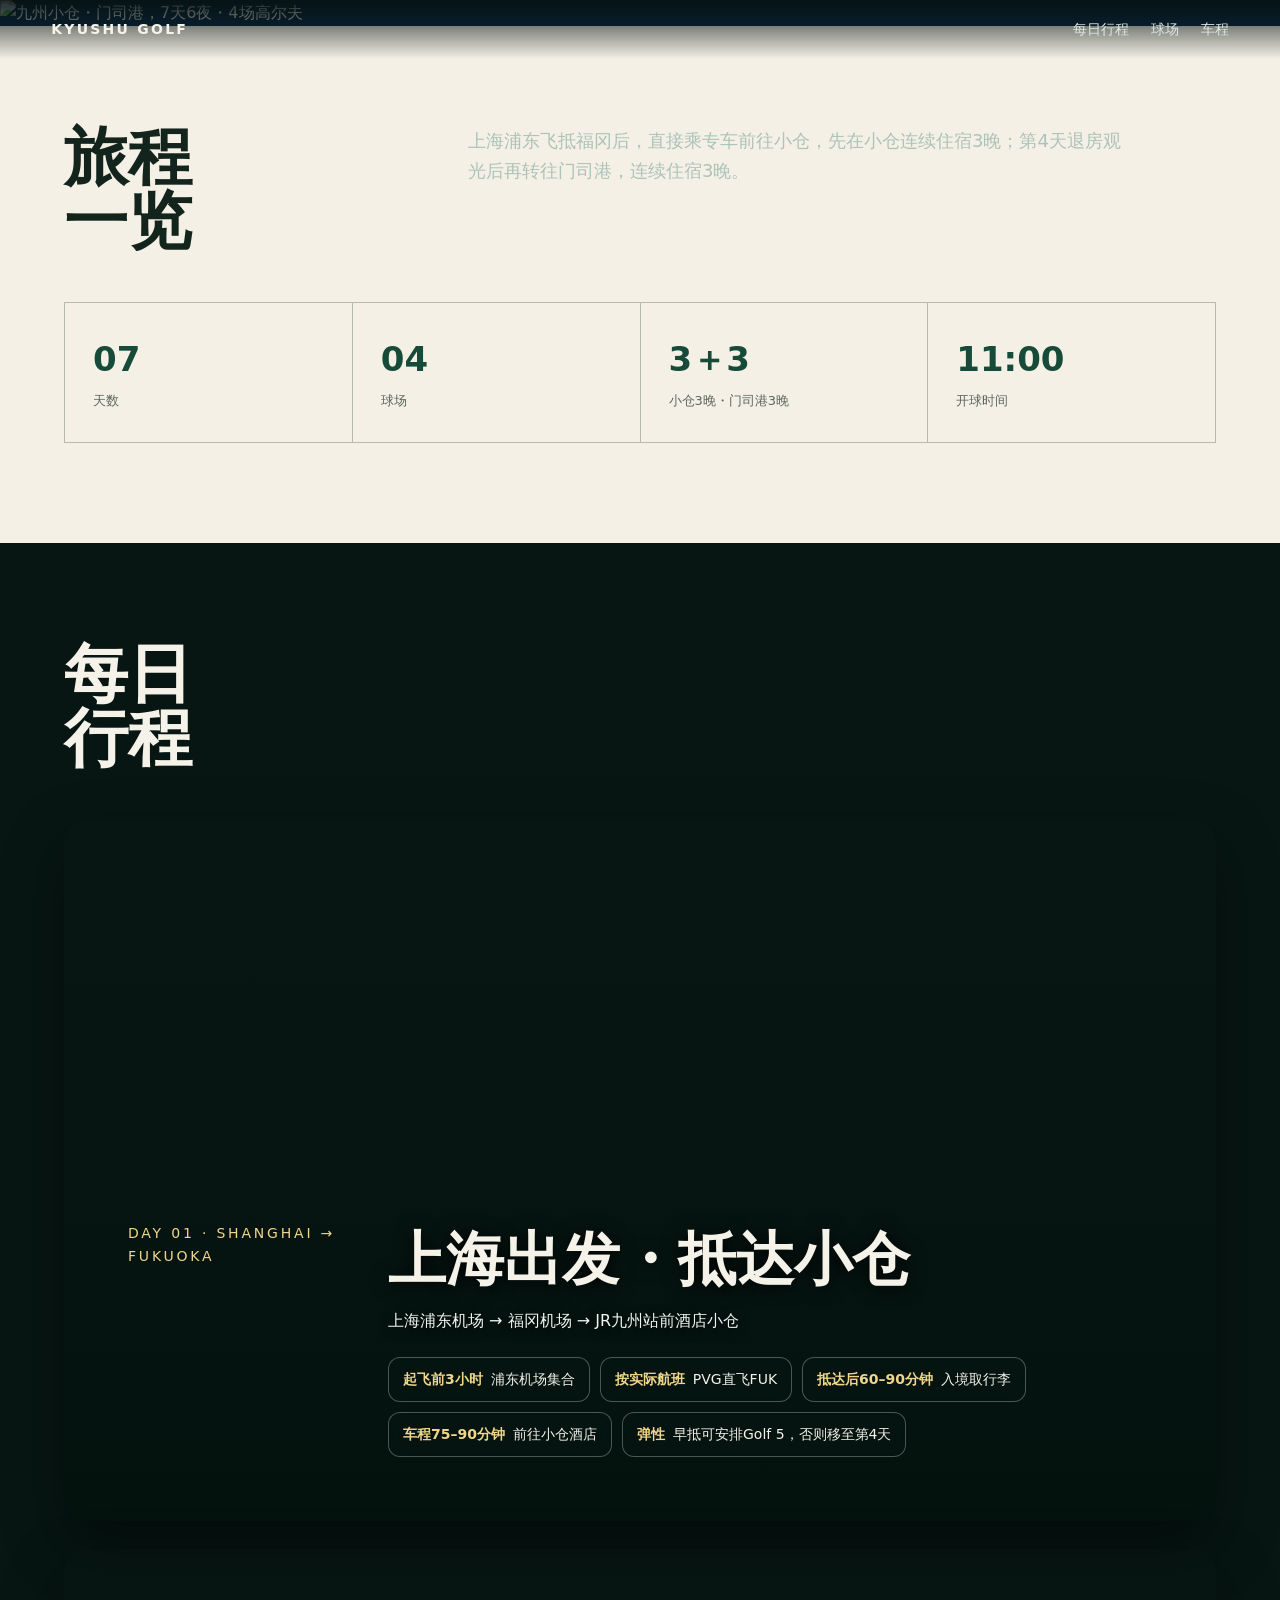
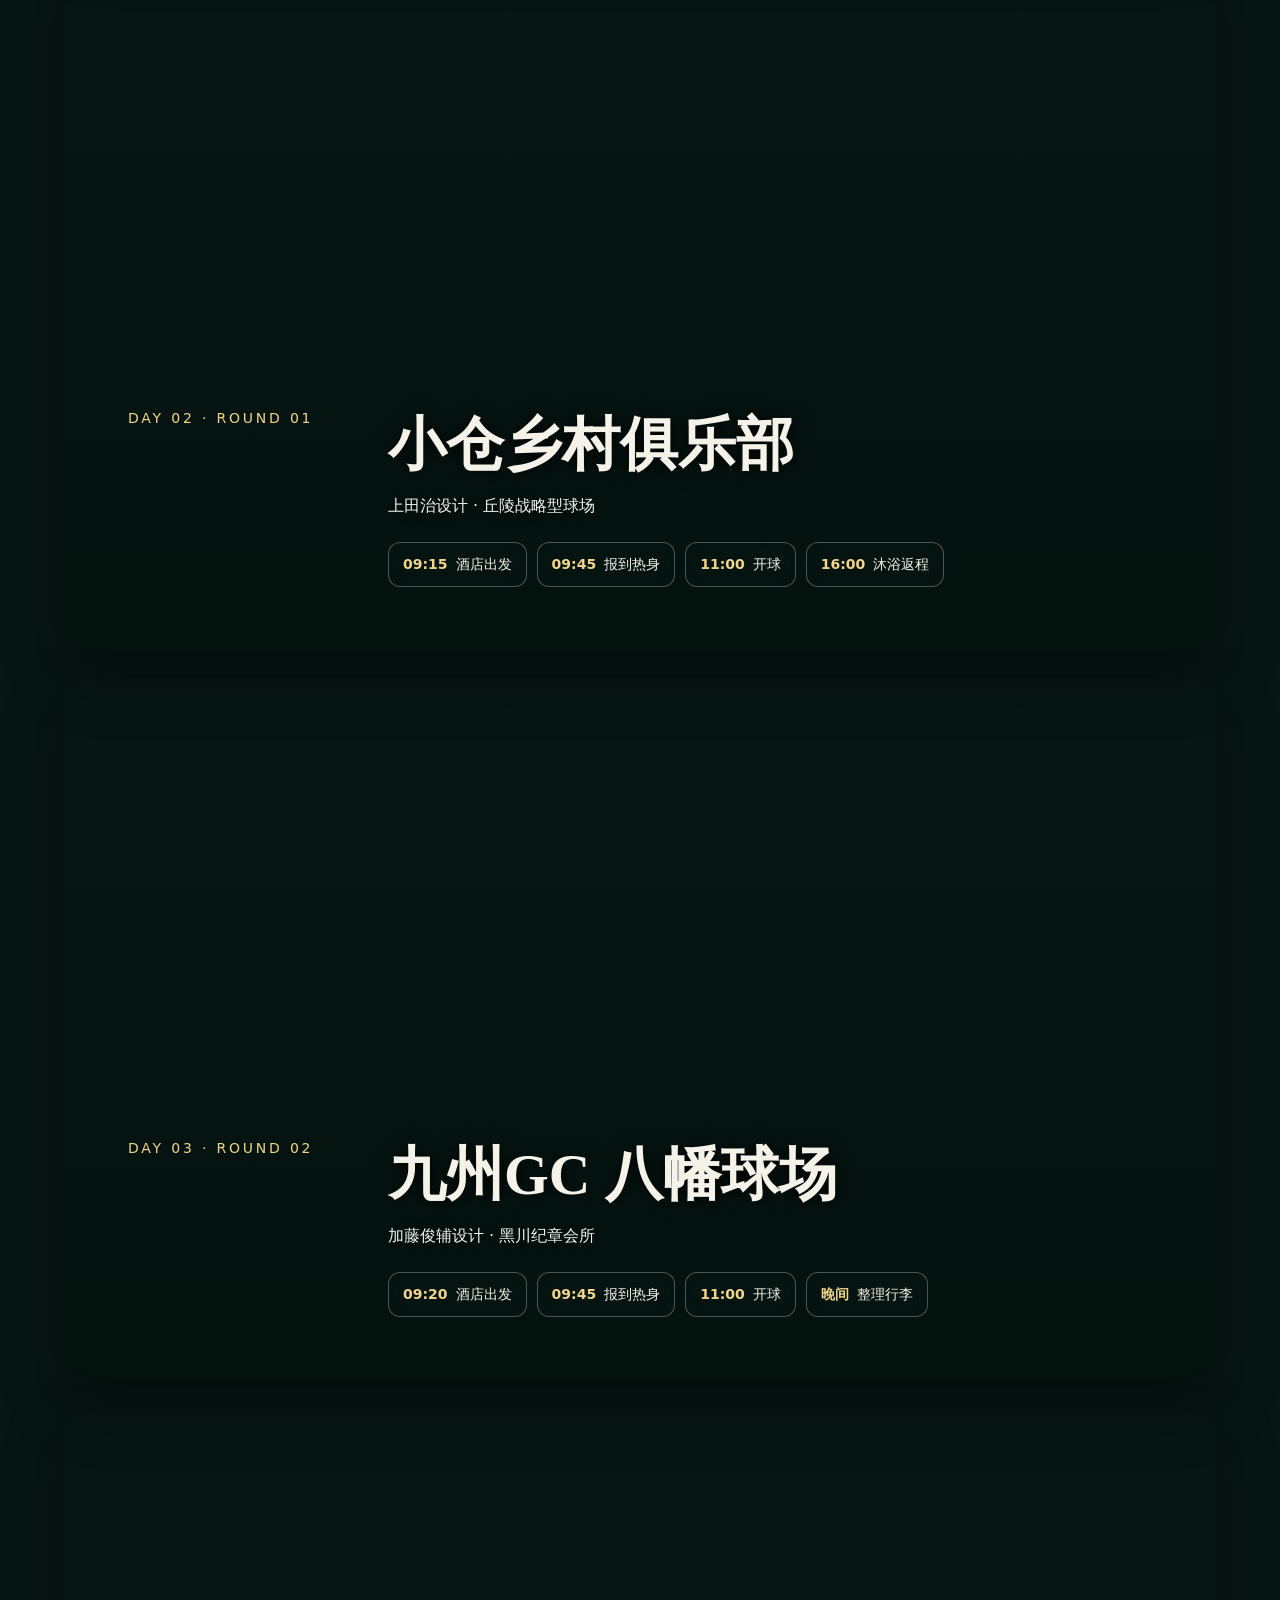
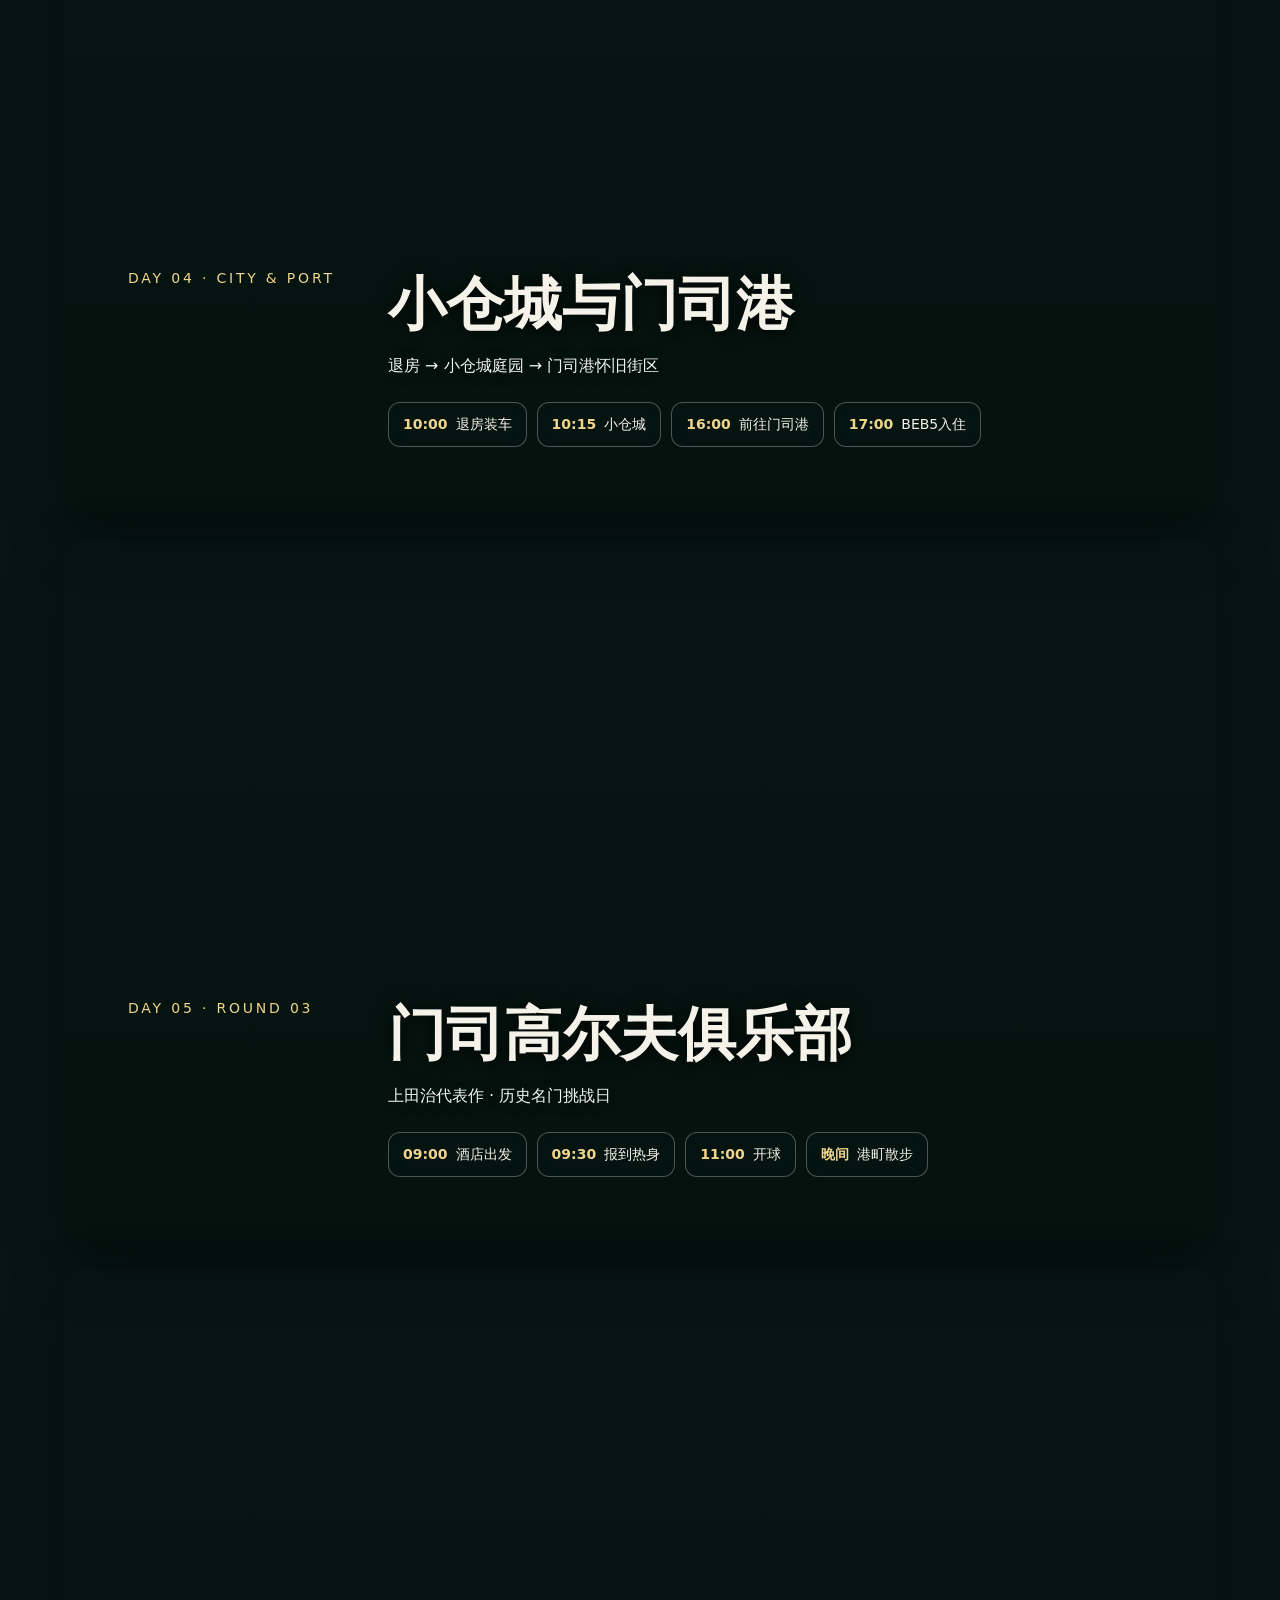
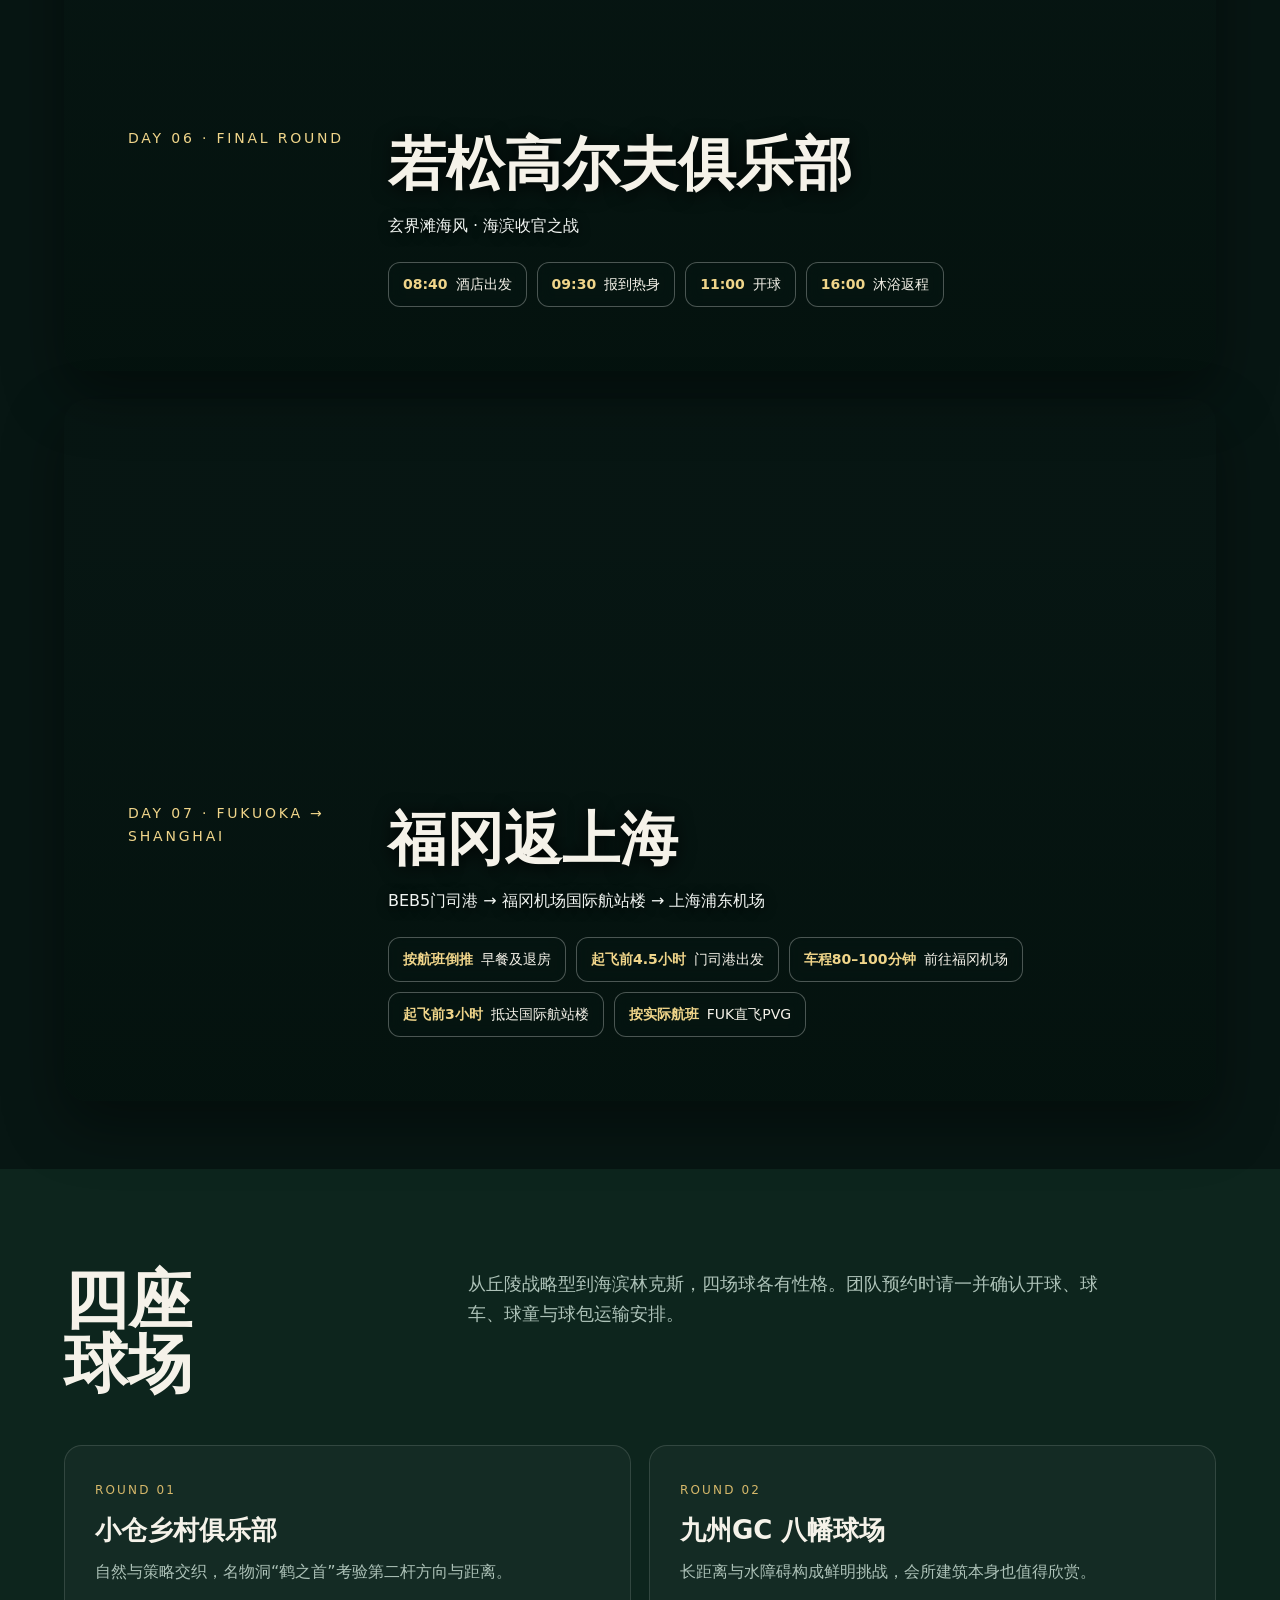
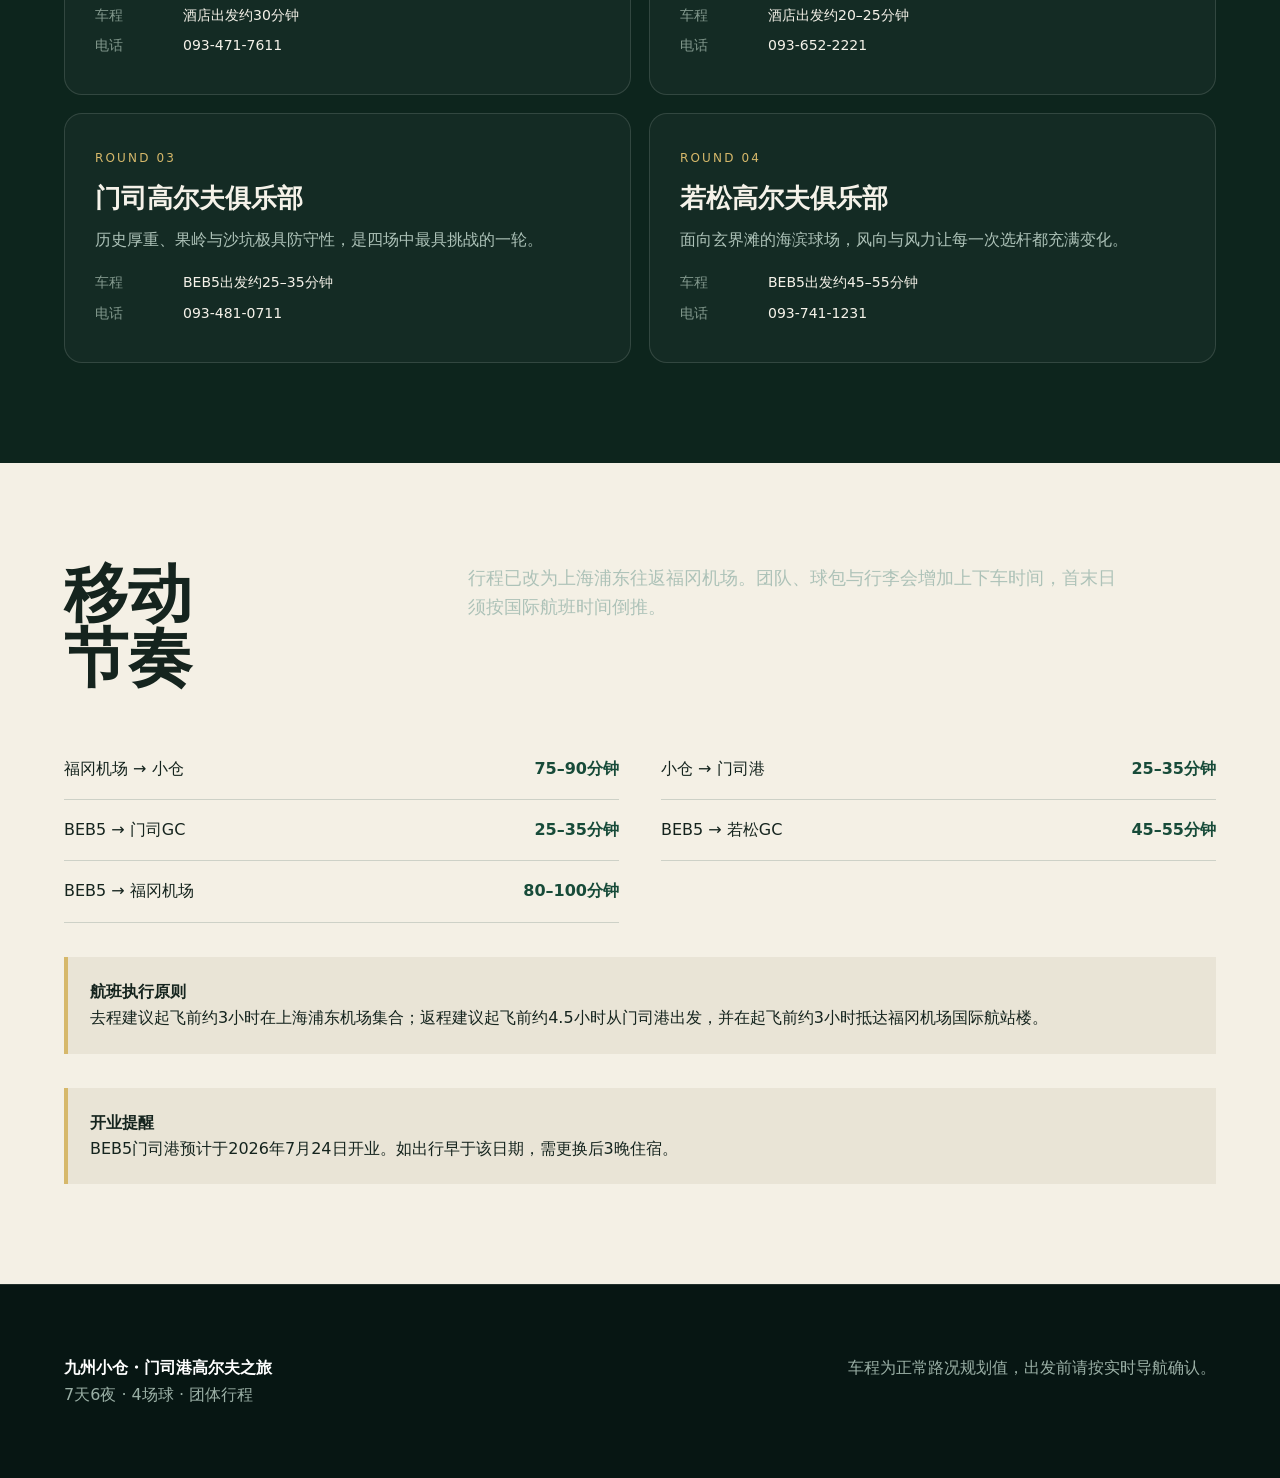
==== commit 94f2f072: "Update Shanghai Fukuoka flight itinerary" ====
--- a/site.html
+++ b/site.html
@@ -3,7 +3,7 @@
 <head>
   <meta charset="utf-8" />
   <meta name="viewport" content="width=device-width,initial-scale=1" />
-  <meta name="description" content="日本九州小仓・门司港7天6夜4场高尔夫团体行程" />
+  <meta name="description" content="上海往返福冈，日本九州小仓・门司港7天6夜4场高尔夫团体行程" />
   <meta property="og:title" content="九州小仓・门司港高尔夫之旅" />
   <meta property="og:description" content="7天6夜・4场高尔夫团体行程" />
   <meta property="og:type" content="website" />
@@ -25,15 +25,15 @@
 <body>
   <nav class="nav" aria-label="主要导航"><a class="brand" href="#top">KYUSHU GOLF</a><div class="nav-links"><a href="#journey">每日行程</a><a href="#courses">球场</a><a href="#drive">车程</a></div></nav>
   <header class="hero" id="top"><img class="hero-art" src="/hero-welcome.png" alt="九州小仓・门司港，7天6夜・4场高尔夫" /><div class="hero-inner" aria-hidden="true"></div></header>
-  <section class="facts"><div class="wrap"><div class="section-head"><h2 class="serif">旅程<br>一览</h2><p>前三晚以小仓为据点，后移至门司港。球场日留足报到与热身时间，观光日则在小仓城、门司港怀旧街区之间从容漫游。</p></div><div class="fact-grid"><div class="fact"><b>07</b><span>天数</span></div><div class="fact"><b>04</b><span>球场</span></div><div class="fact"><b>02</b><span>住宿据点</span></div><div class="fact"><b>11:00</b><span>开球时间</span></div></div></div></section>
-  <section class="days" id="journey"><div class="wrap section-head"><h2 class="serif">每日<br>行程</h2><p>每一天以对应球场或景区为视觉背景。时间为团体执行版本，实际出发前请按航班、预约与实时路况微调。</p></div>
-    <article class="day d1"><div class="day-content"><div><div class="day-no">DAY 01 · ARRIVAL</div></div><div><h3 class="serif">抵达小仓</h3><p class="route">北九州机场 → Golf 5 → JR九州站前酒店小仓</p><div class="timeline"><span class="stop"><strong>13:00</strong>抵达取行李</span><span class="stop"><strong>14:30</strong>高尔夫用品采购</span><span class="stop"><strong>17:30</strong>酒店入住</span><span class="stop"><strong>18:30</strong>团体晚餐</span></div></div></div></article>
+  <section class="facts"><div class="wrap"><div class="section-head"><h2 class="serif">旅程<br>一览</h2><p>上海浦东飞抵福冈后，直接乘专车前往小仓，先在小仓连续住宿3晚；第4天退房观光后再转往门司港，连续住宿3晚。</p></div><div class="fact-grid"><div class="fact"><b>07</b><span>天数</span></div><div class="fact"><b>04</b><span>球场</span></div><div class="fact"><b>3＋3</b><span>小仓3晚・门司港3晚</span></div><div class="fact"><b>11:00</b><span>开球时间</span></div></div></div></section>
+  <section class="days" id="journey"><div class="wrap section-head"><h2 class="serif">每日<br>行程</h2></div>
+    <article class="day d1"><div class="day-content"><div><div class="day-no">DAY 01 · SHANGHAI → FUKUOKA</div></div><div><h3 class="serif">上海出发・抵达小仓</h3><p class="route">上海浦东机场 → 福冈机场 → JR九州站前酒店小仓</p><div class="timeline"><span class="stop"><strong>起飞前3小时</strong>浦东机场集合</span><span class="stop"><strong>按实际航班</strong>PVG直飞FUK</span><span class="stop"><strong>抵达后60–90分钟</strong>入境取行李</span><span class="stop"><strong>车程75–90分钟</strong>前往小仓酒店</span><span class="stop"><strong>弹性</strong>早抵可安排Golf 5，否则移至第4天</span></div></div></div></article>
     <article class="day d2"><div class="day-content"><div><div class="day-no">DAY 02 · ROUND 01</div></div><div><h3 class="serif">小仓乡村俱乐部</h3><p class="route">上田治设计 · 丘陵战略型球场</p><div class="timeline"><span class="stop"><strong>09:15</strong>酒店出发</span><span class="stop"><strong>09:45</strong>报到热身</span><span class="stop"><strong>11:00</strong>开球</span><span class="stop"><strong>16:00</strong>沐浴返程</span></div></div></div></article>
     <article class="day d3"><div class="day-content"><div><div class="day-no">DAY 03 · ROUND 02</div></div><div><h3 class="serif">九州GC 八幡球场</h3><p class="route">加藤俊辅设计 · 黑川纪章会所</p><div class="timeline"><span class="stop"><strong>09:20</strong>酒店出发</span><span class="stop"><strong>09:45</strong>报到热身</span><span class="stop"><strong>11:00</strong>开球</span><span class="stop"><strong>晚间</strong>整理行李</span></div></div></div></article>
     <article class="day d4"><div class="day-content"><div><div class="day-no">DAY 04 · CITY & PORT</div></div><div><h3 class="serif">小仓城与门司港</h3><p class="route">退房 → 小仓城庭园 → 门司港怀旧街区</p><div class="timeline"><span class="stop"><strong>10:00</strong>退房装车</span><span class="stop"><strong>10:15</strong>小仓城</span><span class="stop"><strong>16:00</strong>前往门司港</span><span class="stop"><strong>17:00</strong>BEB5入住</span></div></div></div></article>
     <article class="day d5"><div class="day-content"><div><div class="day-no">DAY 05 · ROUND 03</div></div><div><h3 class="serif">门司高尔夫俱乐部</h3><p class="route">上田治代表作 · 历史名门挑战日</p><div class="timeline"><span class="stop"><strong>09:00</strong>酒店出发</span><span class="stop"><strong>09:30</strong>报到热身</span><span class="stop"><strong>11:00</strong>开球</span><span class="stop"><strong>晚间</strong>港町散步</span></div></div></div></article>
     <article class="day d6"><div class="day-content"><div><div class="day-no">DAY 06 · FINAL ROUND</div></div><div><h3 class="serif">若松高尔夫俱乐部</h3><p class="route">玄界滩海风 · 海滨收官之战</p><div class="timeline"><span class="stop"><strong>08:40</strong>酒店出发</span><span class="stop"><strong>09:30</strong>报到热身</span><span class="stop"><strong>11:00</strong>开球</span><span class="stop"><strong>16:00</strong>沐浴返程</span></div></div></div></article>
-    <article class="day d7"><div class="day-content"><div><div class="day-no">DAY 07 · DEPARTURE</div></div><div><h3 class="serif">告别门司港</h3><p class="route">最后散步 → 北九州机场 → 返程</p><div class="timeline"><span class="stop"><strong>08:30</strong>退房整理</span><span class="stop"><strong>09:30</strong>自由活动</span><span class="stop"><strong>10:30</strong>前往机场</span><span class="stop"><strong>11:20</strong>办理登机</span></div></div></div></article>
+    <article class="day d7"><div class="day-content"><div><div class="day-no">DAY 07 · FUKUOKA → SHANGHAI</div></div><div><h3 class="serif">福冈返上海</h3><p class="route">BEB5门司港 → 福冈机场国际航站楼 → 上海浦东机场</p><div class="timeline"><span class="stop"><strong>按航班倒推</strong>早餐及退房</span><span class="stop"><strong>起飞前4.5小时</strong>门司港出发</span><span class="stop"><strong>车程80–100分钟</strong>前往福冈机场</span><span class="stop"><strong>起飞前3小时</strong>抵达国际航站楼</span><span class="stop"><strong>按实际航班</strong>FUK直飞PVG</span></div></div></div></article>
   </section>
   <section class="courses" id="courses"><div class="wrap"><div class="section-head"><h2 class="serif">四座<br>球场</h2><p>从丘陵战略型到海滨林克斯，四场球各有性格。团队预约时请一并确认开球、球车、球童与球包运输安排。</p></div><div class="course-grid">
     <article class="course"><span class="num">ROUND 01</span><h3>小仓乡村俱乐部</h3><p>自然与策略交织，名物洞“鹤之首”考验第二杆方向与距离。</p><dl><dt>车程</dt><dd>酒店出发约30分钟</dd><dt>电话</dt><dd>093-471-7611</dd></dl></article>
@@ -41,6 +41,6 @@
     <article class="course"><span class="num">ROUND 03</span><h3>门司高尔夫俱乐部</h3><p>历史厚重、果岭与沙坑极具防守性，是四场中最具挑战的一轮。</p><dl><dt>车程</dt><dd>BEB5出发约25–35分钟</dd><dt>电话</dt><dd>093-481-0711</dd></dl></article>
     <article class="course"><span class="num">ROUND 04</span><h3>若松高尔夫俱乐部</h3><p>面向玄界滩的海滨球场，风向与风力让每一次选杆都充满变化。</p><dl><dt>车程</dt><dd>BEB5出发约45–55分钟</dd><dt>电话</dt><dd>093-741-1231</dd></dl></article>
   </div></div></section>
-  <section class="drive" id="drive"><div class="wrap"><div class="section-head"><h2 class="serif">移动<br>节奏</h2><p>网页采用检核后的保守车程，不使用原文偏紧的时间。团队、球包与行李会增加上下车时间，请为关键节点保留余量。</p></div><div class="drive-list"><div class="drive-row"><span>北九州机场 → 小仓</span><strong>30–40分钟</strong></div><div class="drive-row"><span>小仓 → 门司港</span><strong>25–35分钟</strong></div><div class="drive-row"><span>BEB5 → 门司GC</span><strong>25–35分钟</strong></div><div class="drive-row"><span>BEB5 → 若松GC</span><strong>45–55分钟</strong></div><div class="drive-row"><span>BEB5 → 北九州机场</span><strong>40–50分钟</strong></div></div><div class="notice"><b>开业提醒</b><br>BEB5门司港预计于2026年7月24日开业。如出行早于该日期，需更换后3晚住宿。</div></div></section>
+  <section class="drive" id="drive"><div class="wrap"><div class="section-head"><h2 class="serif">移动<br>节奏</h2><p>行程已改为上海浦东往返福冈机场。团队、球包与行李会增加上下车时间，首末日须按国际航班时间倒推。</p></div><div class="drive-list"><div class="drive-row"><span>福冈机场 → 小仓</span><strong>75–90分钟</strong></div><div class="drive-row"><span>小仓 → 门司港</span><strong>25–35分钟</strong></div><div class="drive-row"><span>BEB5 → 门司GC</span><strong>25–35分钟</strong></div><div class="drive-row"><span>BEB5 → 若松GC</span><strong>45–55分钟</strong></div><div class="drive-row"><span>BEB5 → 福冈机场</span><strong>80–100分钟</strong></div></div><div class="notice"><b>航班执行原则</b><br>去程建议起飞前约3小时在上海浦东机场集合；返程建议起飞前约4.5小时从门司港出发，并在起飞前约3小时抵达福冈机场国际航站楼。</div><div class="notice"><b>开业提醒</b><br>BEB5门司港预计于2026年7月24日开业。如出行早于该日期，需更换后3晚住宿。</div></div></section>
   <footer class="footer"><div class="footer-inner"><div><b>九州小仓・门司港高尔夫之旅</b><br>7天6夜 · 4场球 · 团体行程</div><div>车程为正常路况规划值，出发前请按实时导航确认。</div></div></footer>
 </body></html>
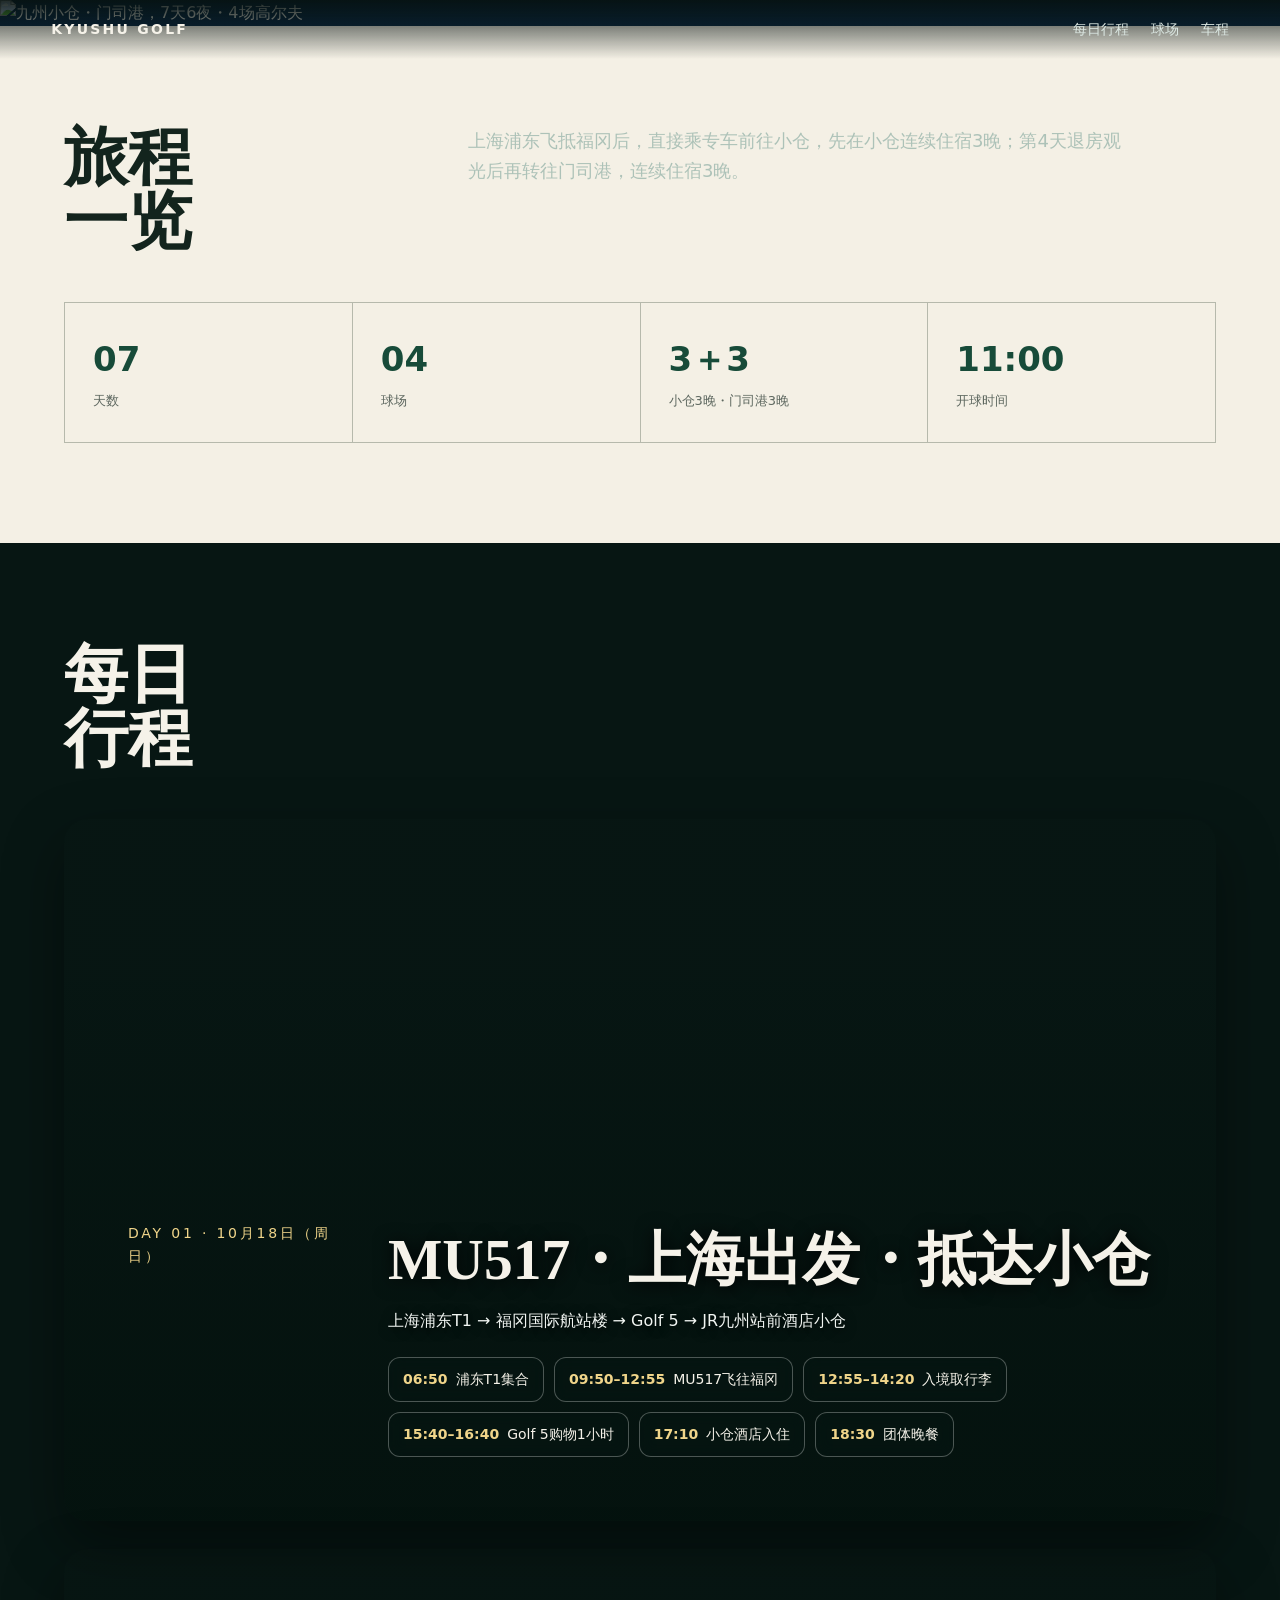
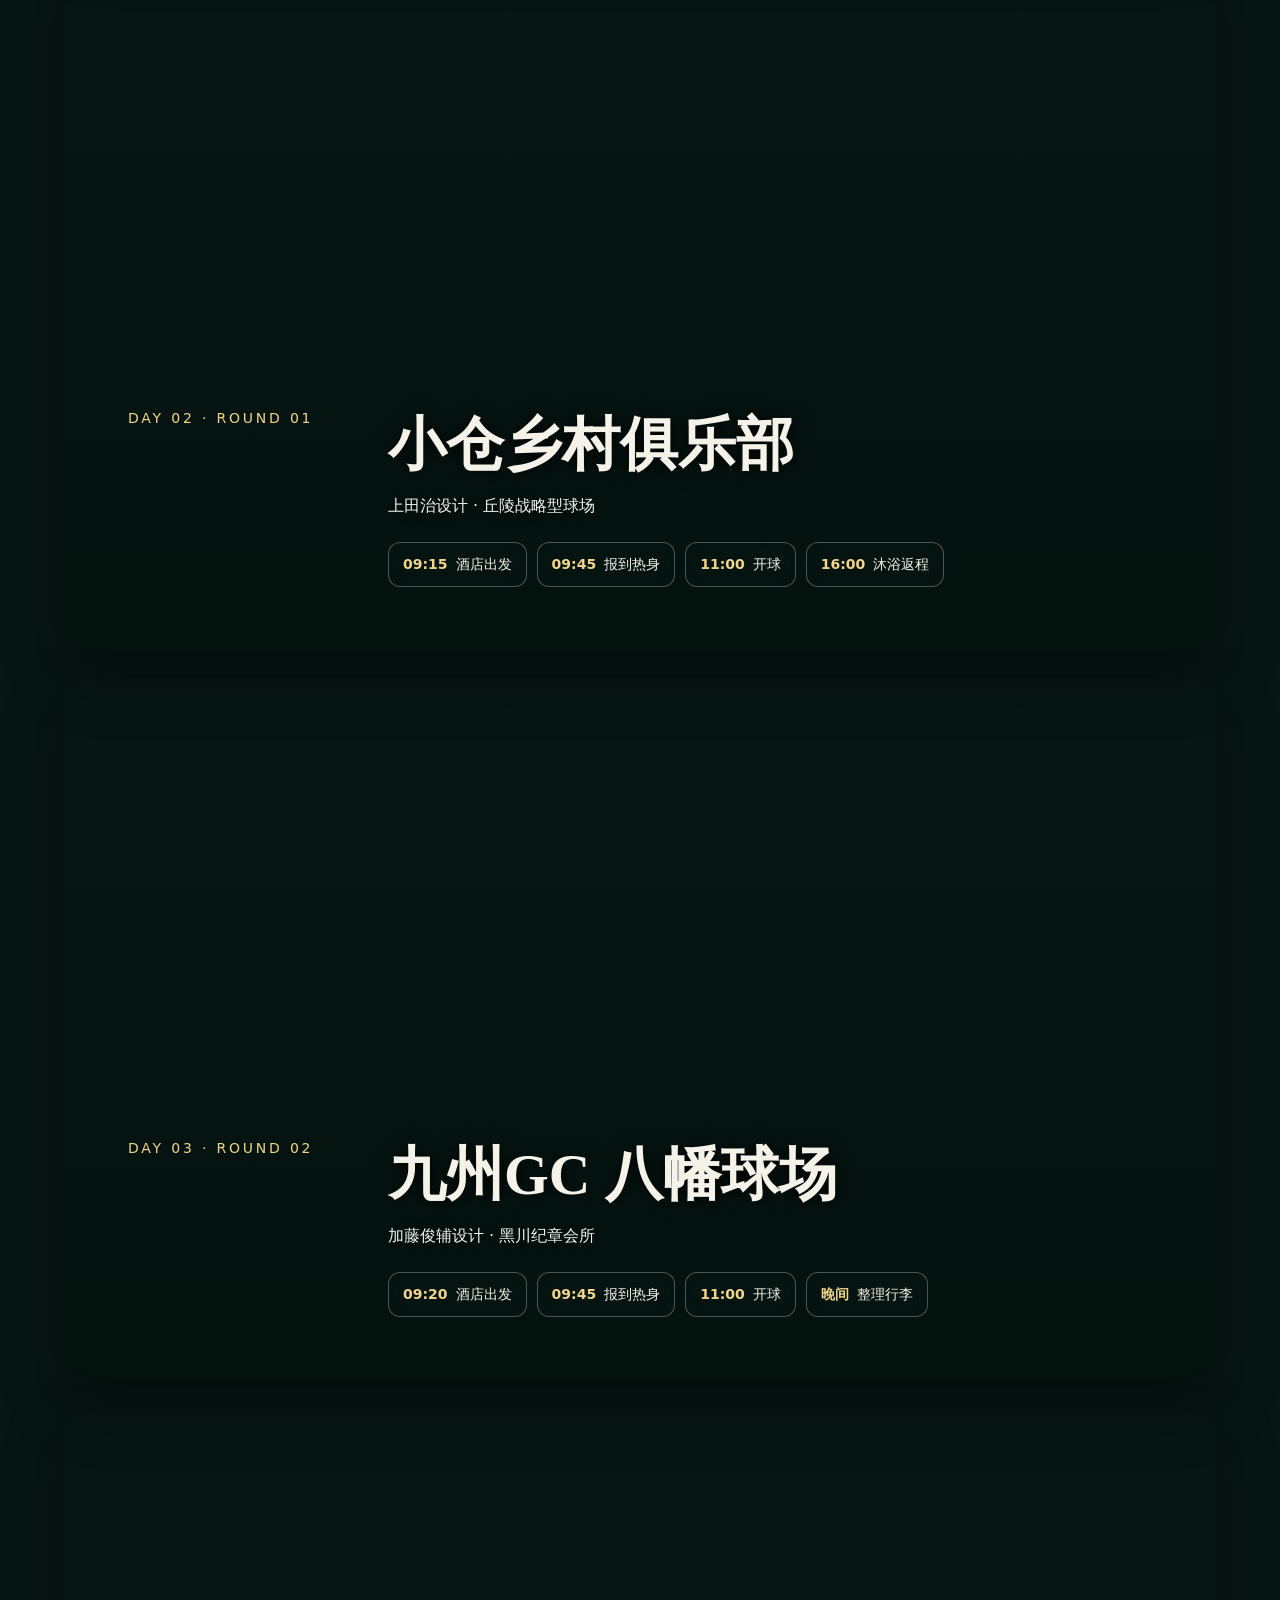
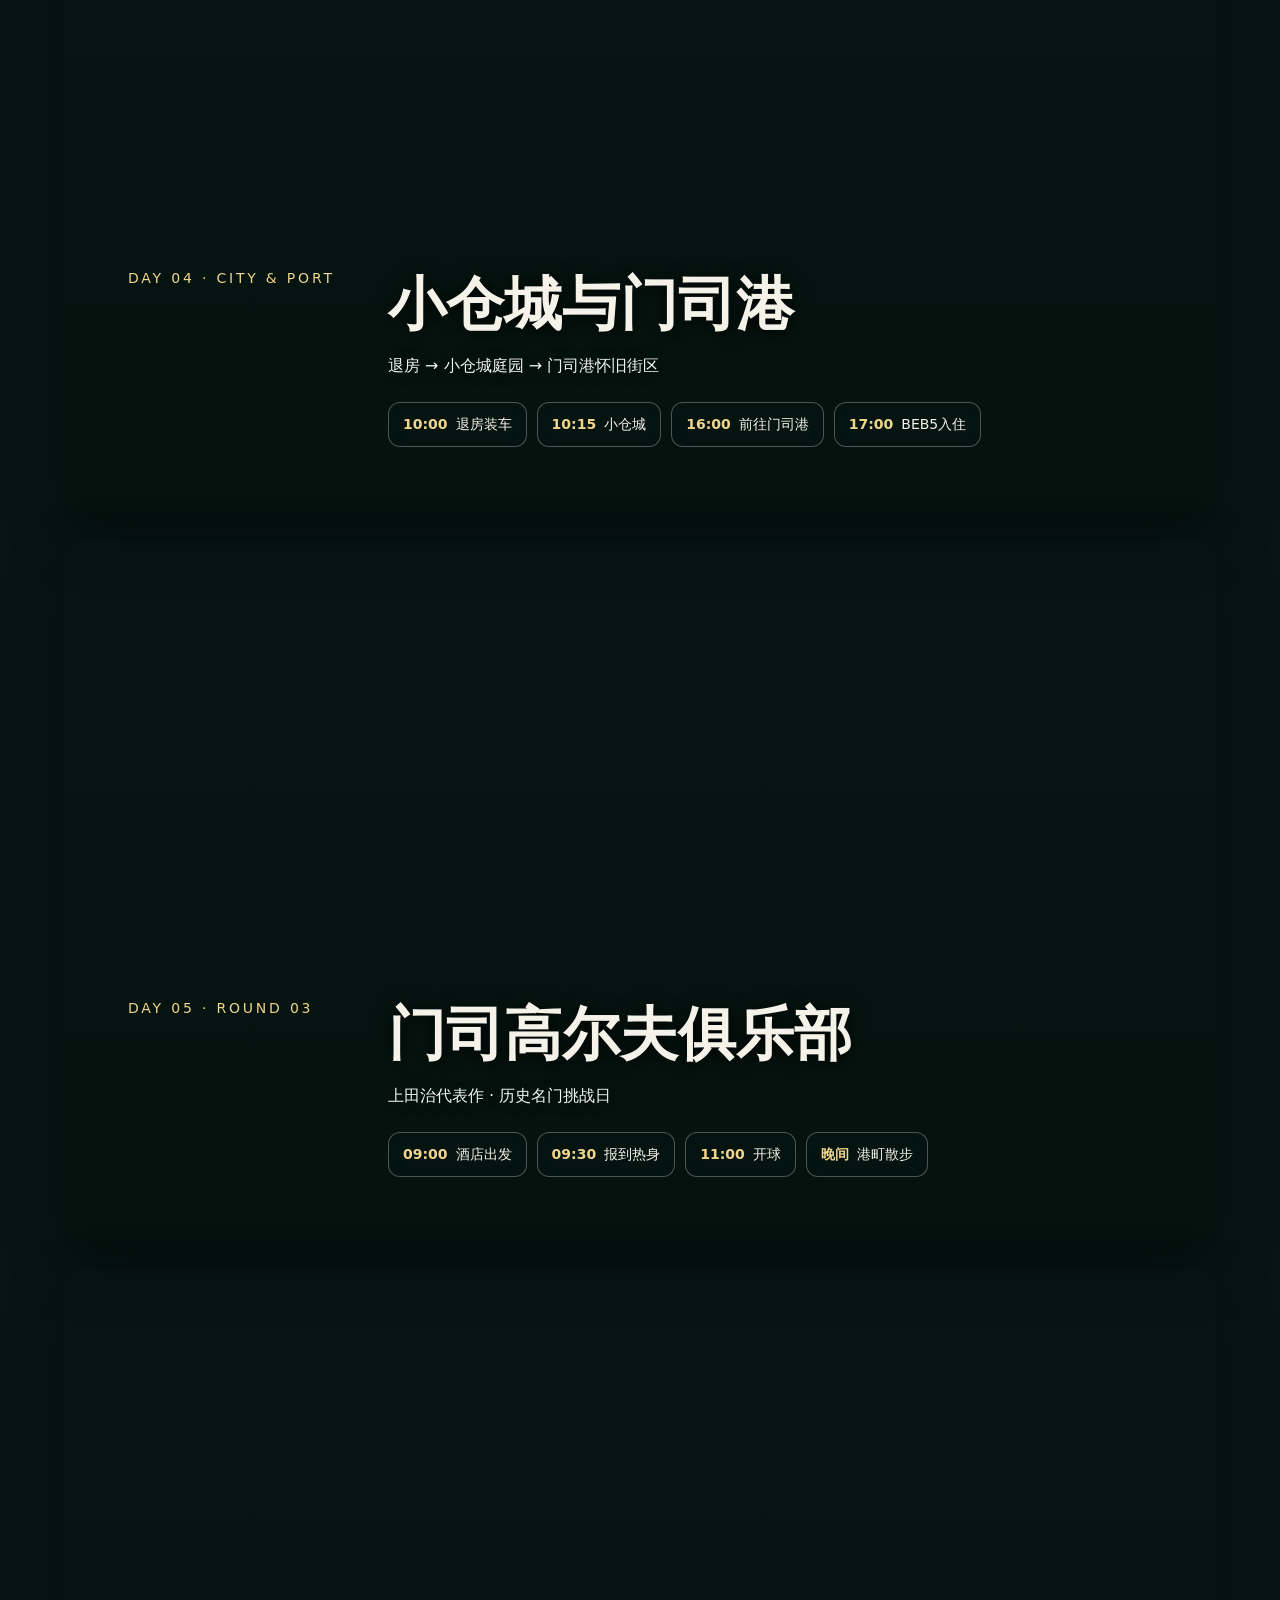
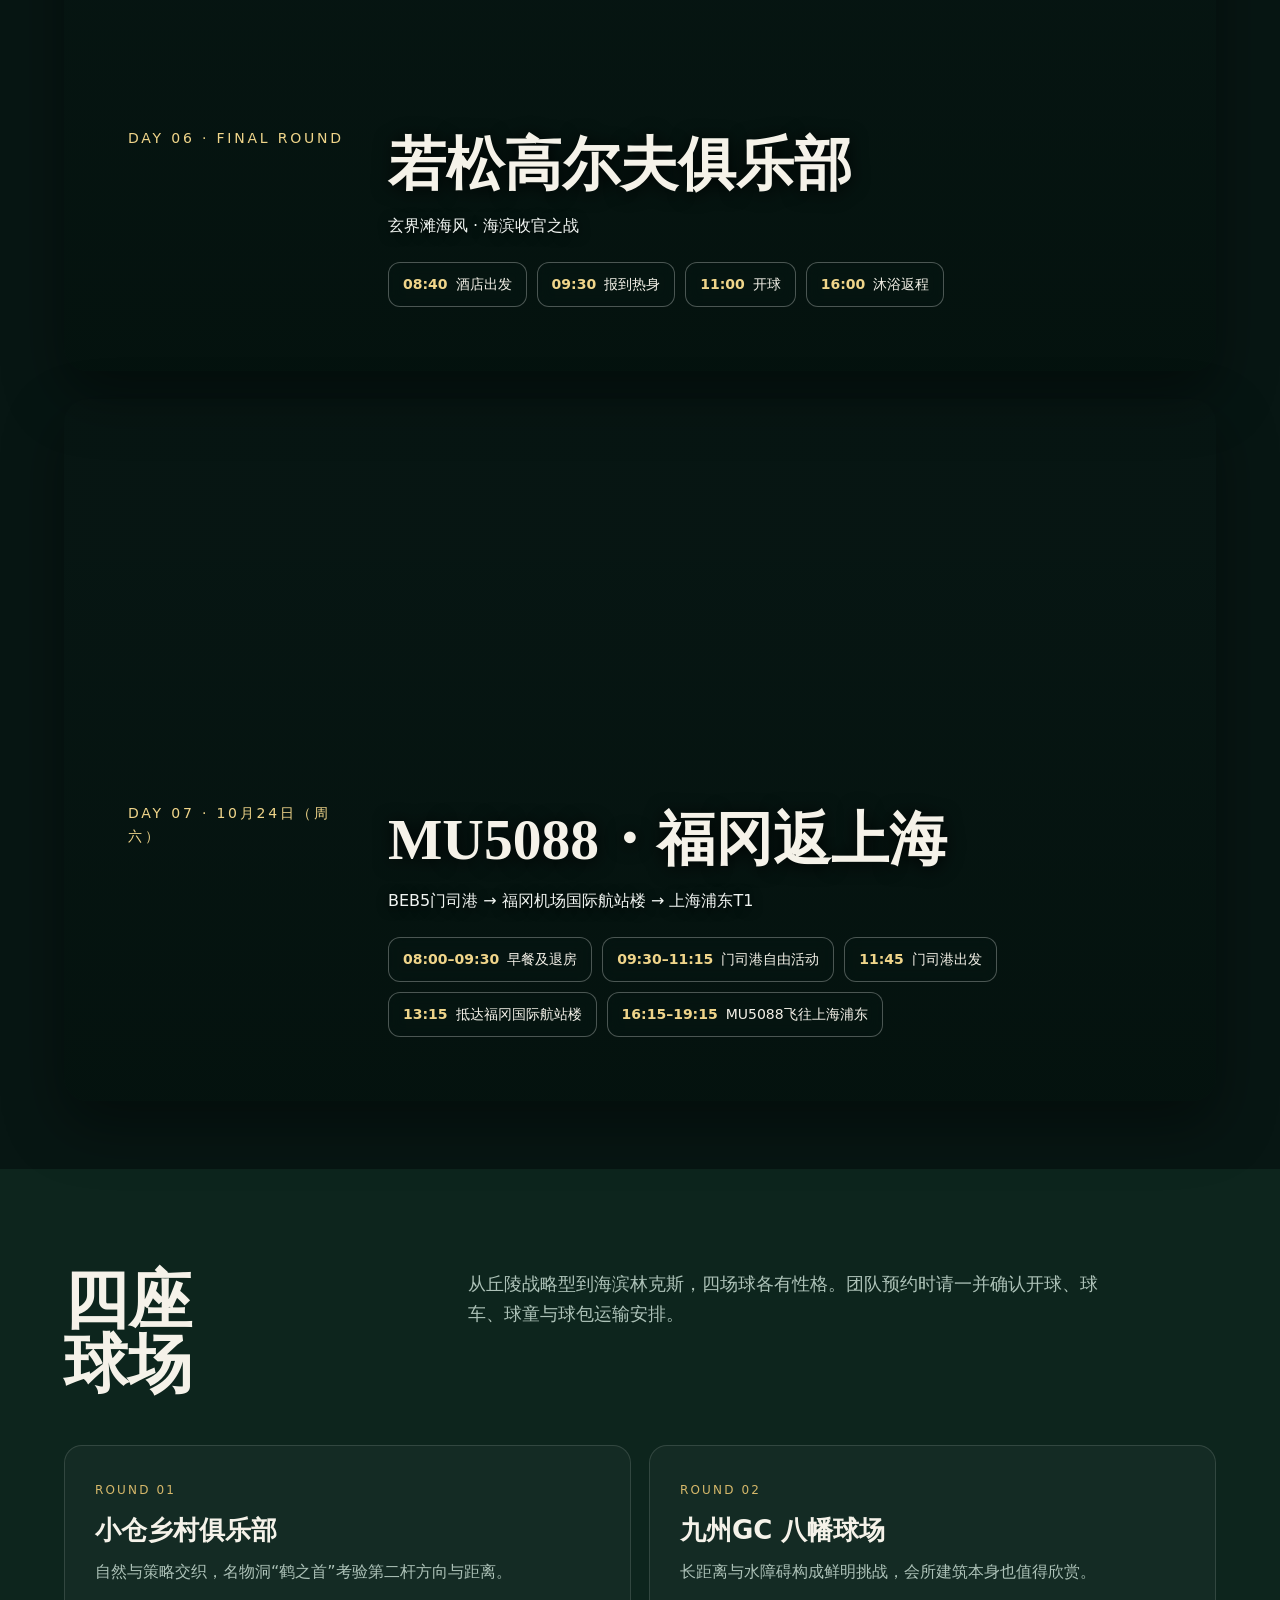
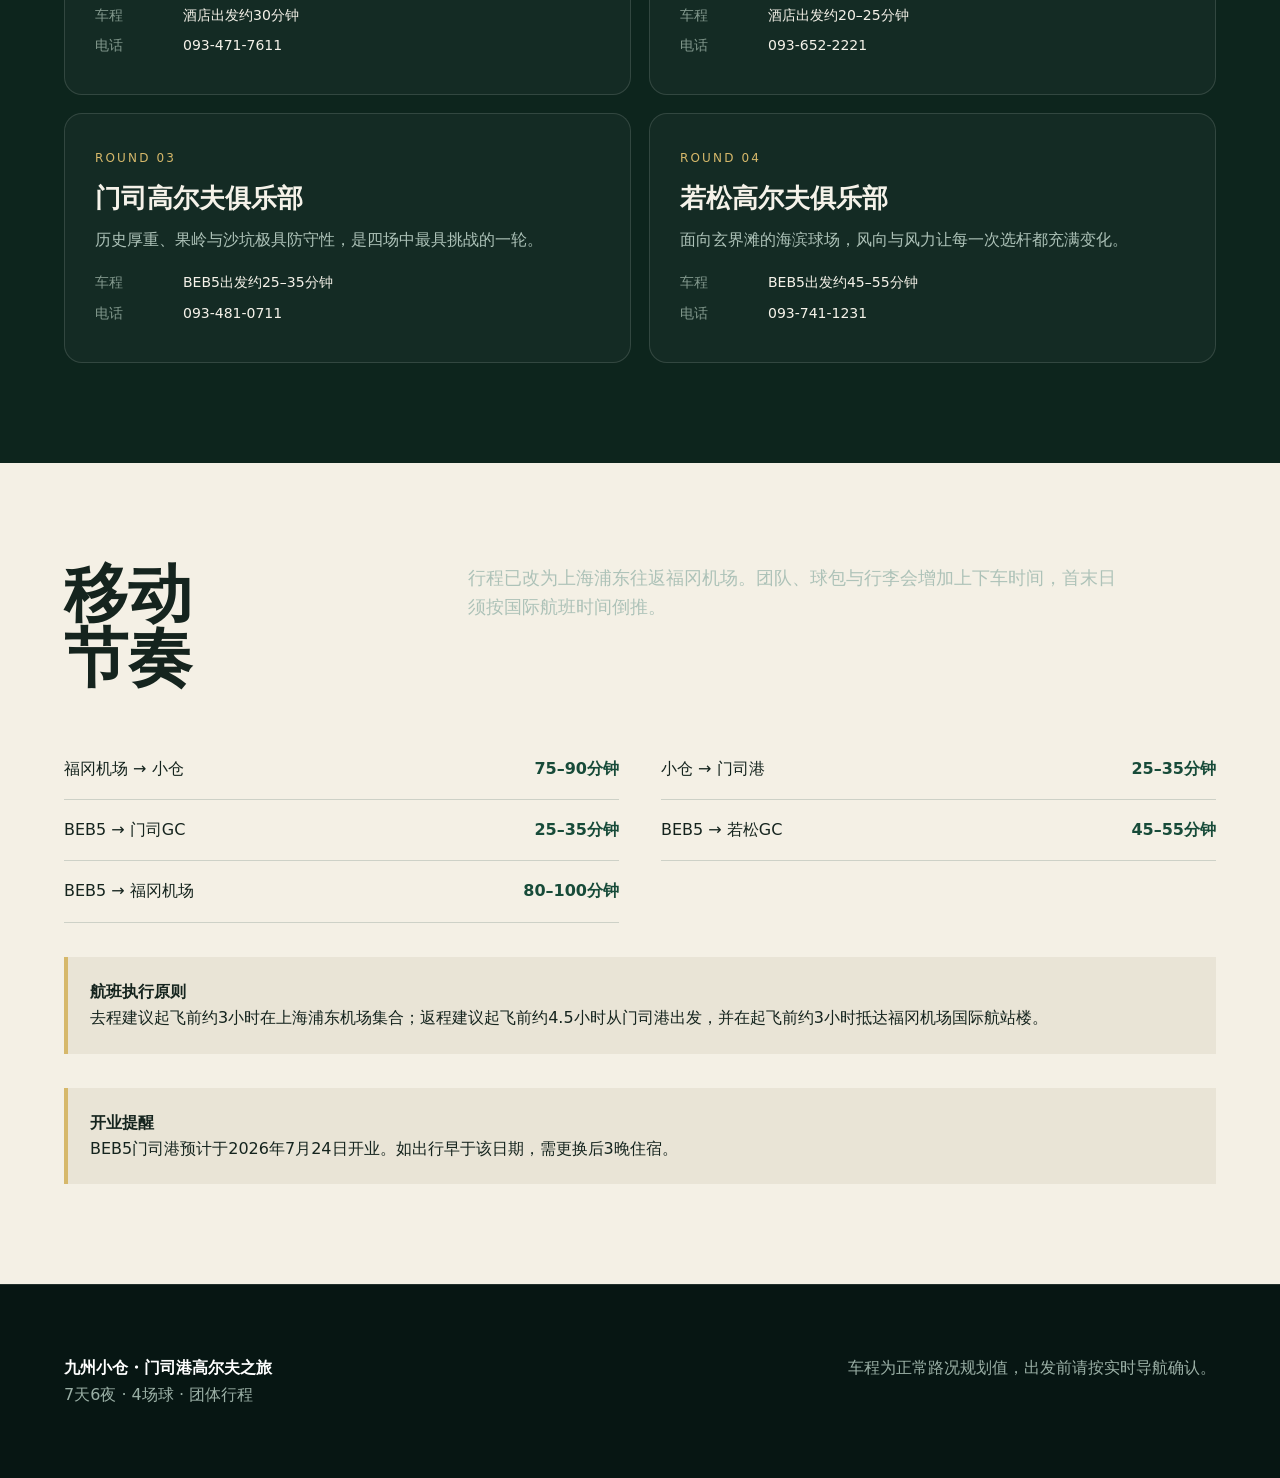
==== commit 0dfe08d4: "Add confirmed flights and Golf 5 timing" ====
--- a/site.html
+++ b/site.html
@@ -27,13 +27,13 @@
   <header class="hero" id="top"><img class="hero-art" src="/hero-welcome.png" alt="九州小仓・门司港，7天6夜・4场高尔夫" /><div class="hero-inner" aria-hidden="true"></div></header>
   <section class="facts"><div class="wrap"><div class="section-head"><h2 class="serif">旅程<br>一览</h2><p>上海浦东飞抵福冈后，直接乘专车前往小仓，先在小仓连续住宿3晚；第4天退房观光后再转往门司港，连续住宿3晚。</p></div><div class="fact-grid"><div class="fact"><b>07</b><span>天数</span></div><div class="fact"><b>04</b><span>球场</span></div><div class="fact"><b>3＋3</b><span>小仓3晚・门司港3晚</span></div><div class="fact"><b>11:00</b><span>开球时间</span></div></div></div></section>
   <section class="days" id="journey"><div class="wrap section-head"><h2 class="serif">每日<br>行程</h2></div>
-    <article class="day d1"><div class="day-content"><div><div class="day-no">DAY 01 · SHANGHAI → FUKUOKA</div></div><div><h3 class="serif">上海出发・抵达小仓</h3><p class="route">上海浦东机场 → 福冈机场 → JR九州站前酒店小仓</p><div class="timeline"><span class="stop"><strong>起飞前3小时</strong>浦东机场集合</span><span class="stop"><strong>按实际航班</strong>PVG直飞FUK</span><span class="stop"><strong>抵达后60–90分钟</strong>入境取行李</span><span class="stop"><strong>车程75–90分钟</strong>前往小仓酒店</span><span class="stop"><strong>弹性</strong>早抵可安排Golf 5，否则移至第4天</span></div></div></div></article>
+    <article class="day d1"><div class="day-content"><div><div class="day-no">DAY 01 · 10月18日（周日）</div></div><div><h3 class="serif">MU517・上海出发・抵达小仓</h3><p class="route">上海浦东T1 → 福冈国际航站楼 → Golf 5 → JR九州站前酒店小仓</p><div class="timeline"><span class="stop"><strong>06:50</strong>浦东T1集合</span><span class="stop"><strong>09:50–12:55</strong>MU517飞往福冈</span><span class="stop"><strong>12:55–14:20</strong>入境取行李</span><span class="stop"><strong>15:40–16:40</strong>Golf 5购物1小时</span><span class="stop"><strong>17:10</strong>小仓酒店入住</span><span class="stop"><strong>18:30</strong>团体晚餐</span></div></div></div></article>
     <article class="day d2"><div class="day-content"><div><div class="day-no">DAY 02 · ROUND 01</div></div><div><h3 class="serif">小仓乡村俱乐部</h3><p class="route">上田治设计 · 丘陵战略型球场</p><div class="timeline"><span class="stop"><strong>09:15</strong>酒店出发</span><span class="stop"><strong>09:45</strong>报到热身</span><span class="stop"><strong>11:00</strong>开球</span><span class="stop"><strong>16:00</strong>沐浴返程</span></div></div></div></article>
     <article class="day d3"><div class="day-content"><div><div class="day-no">DAY 03 · ROUND 02</div></div><div><h3 class="serif">九州GC 八幡球场</h3><p class="route">加藤俊辅设计 · 黑川纪章会所</p><div class="timeline"><span class="stop"><strong>09:20</strong>酒店出发</span><span class="stop"><strong>09:45</strong>报到热身</span><span class="stop"><strong>11:00</strong>开球</span><span class="stop"><strong>晚间</strong>整理行李</span></div></div></div></article>
     <article class="day d4"><div class="day-content"><div><div class="day-no">DAY 04 · CITY & PORT</div></div><div><h3 class="serif">小仓城与门司港</h3><p class="route">退房 → 小仓城庭园 → 门司港怀旧街区</p><div class="timeline"><span class="stop"><strong>10:00</strong>退房装车</span><span class="stop"><strong>10:15</strong>小仓城</span><span class="stop"><strong>16:00</strong>前往门司港</span><span class="stop"><strong>17:00</strong>BEB5入住</span></div></div></div></article>
     <article class="day d5"><div class="day-content"><div><div class="day-no">DAY 05 · ROUND 03</div></div><div><h3 class="serif">门司高尔夫俱乐部</h3><p class="route">上田治代表作 · 历史名门挑战日</p><div class="timeline"><span class="stop"><strong>09:00</strong>酒店出发</span><span class="stop"><strong>09:30</strong>报到热身</span><span class="stop"><strong>11:00</strong>开球</span><span class="stop"><strong>晚间</strong>港町散步</span></div></div></div></article>
     <article class="day d6"><div class="day-content"><div><div class="day-no">DAY 06 · FINAL ROUND</div></div><div><h3 class="serif">若松高尔夫俱乐部</h3><p class="route">玄界滩海风 · 海滨收官之战</p><div class="timeline"><span class="stop"><strong>08:40</strong>酒店出发</span><span class="stop"><strong>09:30</strong>报到热身</span><span class="stop"><strong>11:00</strong>开球</span><span class="stop"><strong>16:00</strong>沐浴返程</span></div></div></div></article>
-    <article class="day d7"><div class="day-content"><div><div class="day-no">DAY 07 · FUKUOKA → SHANGHAI</div></div><div><h3 class="serif">福冈返上海</h3><p class="route">BEB5门司港 → 福冈机场国际航站楼 → 上海浦东机场</p><div class="timeline"><span class="stop"><strong>按航班倒推</strong>早餐及退房</span><span class="stop"><strong>起飞前4.5小时</strong>门司港出发</span><span class="stop"><strong>车程80–100分钟</strong>前往福冈机场</span><span class="stop"><strong>起飞前3小时</strong>抵达国际航站楼</span><span class="stop"><strong>按实际航班</strong>FUK直飞PVG</span></div></div></div></article>
+    <article class="day d7"><div class="day-content"><div><div class="day-no">DAY 07 · 10月24日（周六）</div></div><div><h3 class="serif">MU5088・福冈返上海</h3><p class="route">BEB5门司港 → 福冈机场国际航站楼 → 上海浦东T1</p><div class="timeline"><span class="stop"><strong>08:00–09:30</strong>早餐及退房</span><span class="stop"><strong>09:30–11:15</strong>门司港自由活动</span><span class="stop"><strong>11:45</strong>门司港出发</span><span class="stop"><strong>13:15</strong>抵达福冈国际航站楼</span><span class="stop"><strong>16:15–19:15</strong>MU5088飞往上海浦东</span></div></div></div></article>
   </section>
   <section class="courses" id="courses"><div class="wrap"><div class="section-head"><h2 class="serif">四座<br>球场</h2><p>从丘陵战略型到海滨林克斯，四场球各有性格。团队预约时请一并确认开球、球车、球童与球包运输安排。</p></div><div class="course-grid">
     <article class="course"><span class="num">ROUND 01</span><h3>小仓乡村俱乐部</h3><p>自然与策略交织，名物洞“鹤之首”考验第二杆方向与距离。</p><dl><dt>车程</dt><dd>酒店出发约30分钟</dd><dt>电话</dt><dd>093-471-7611</dd></dl></article>
